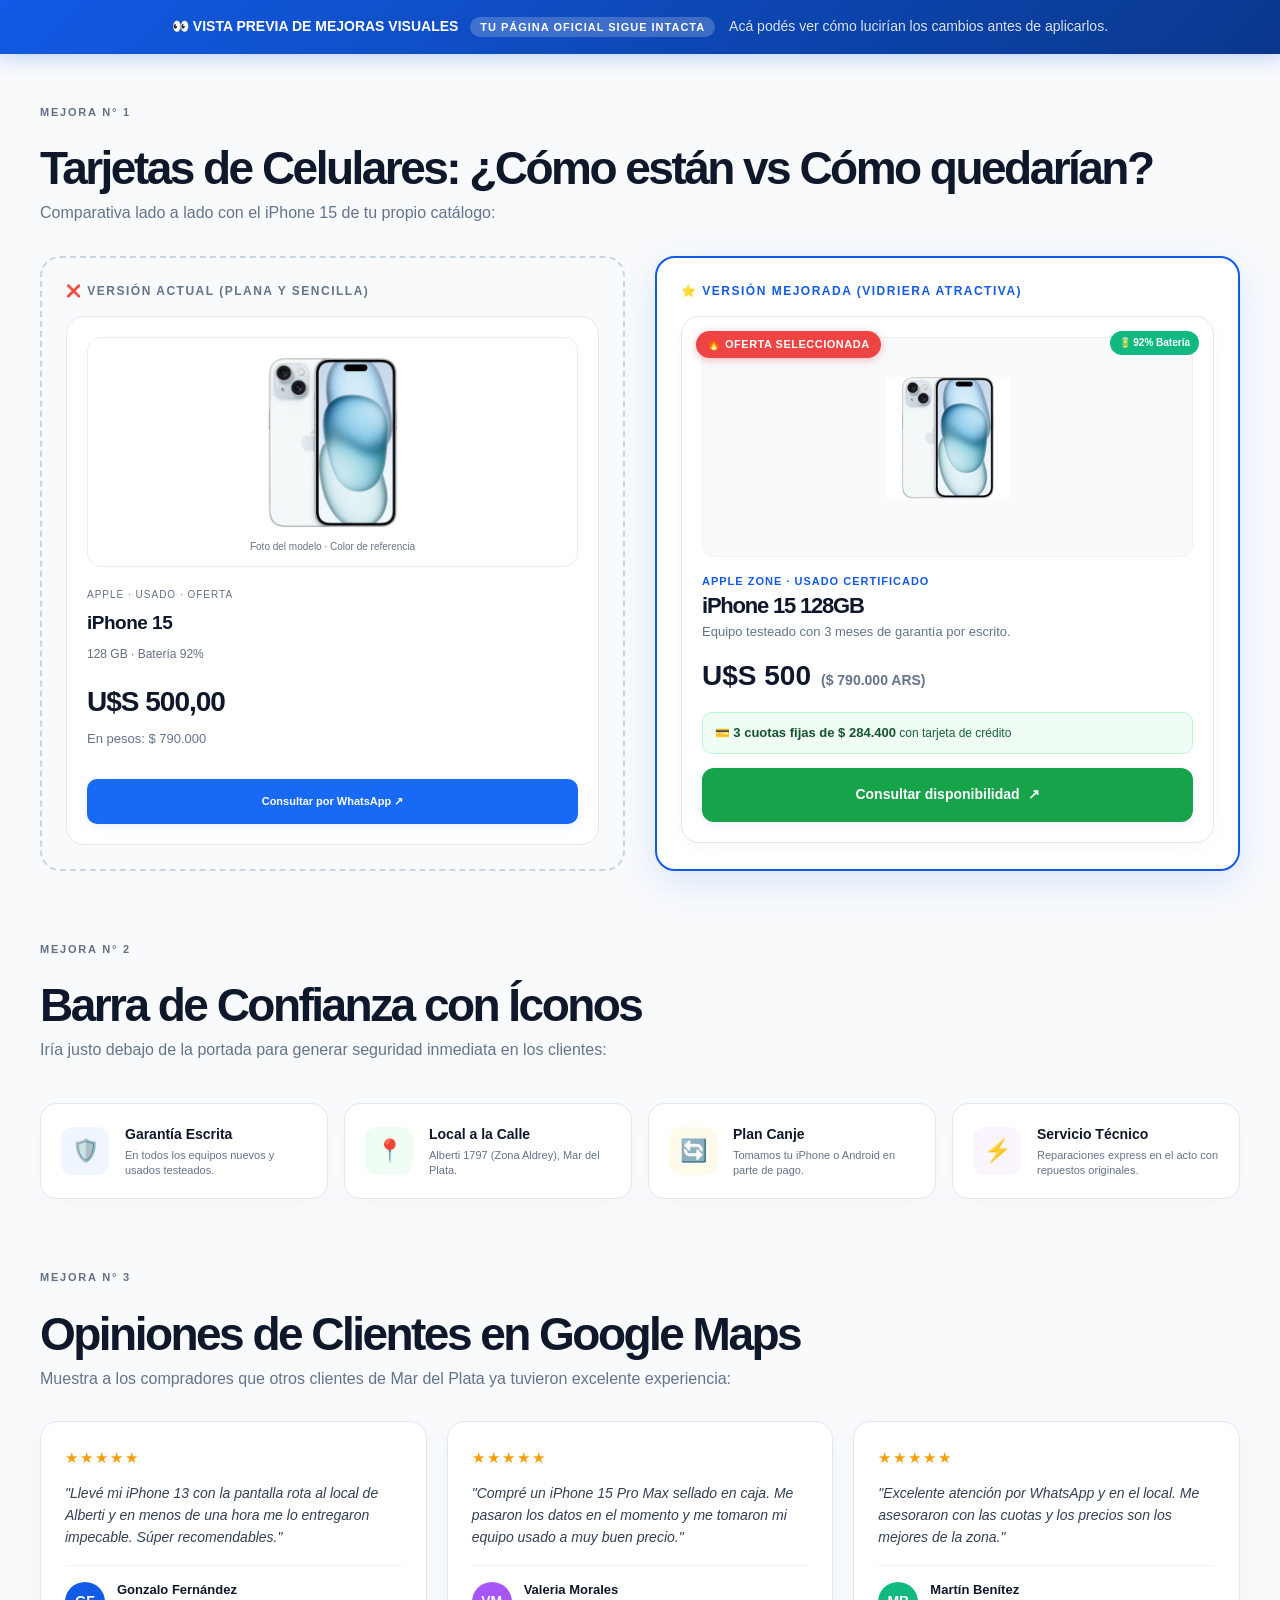
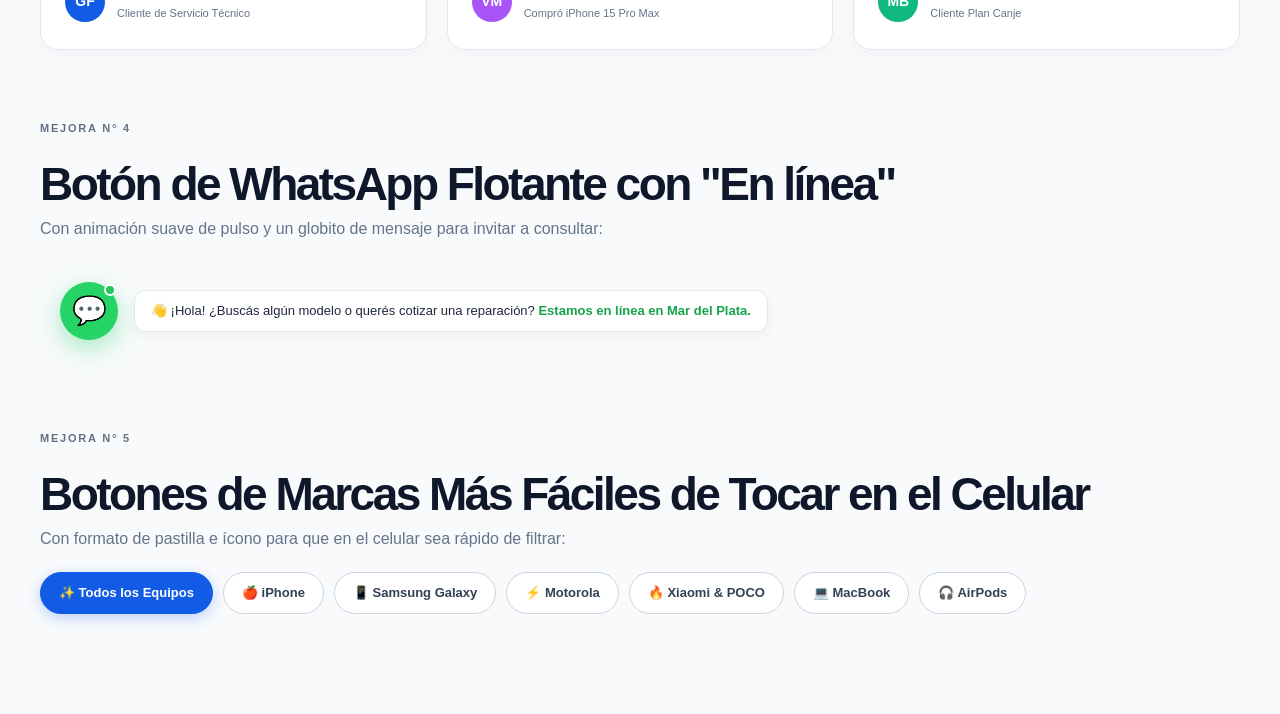
==== preview-mejoras.html @ 245039a4 "Muestra visual de mejoras (sin tocar index.html)" ====
<!doctype html>
<html lang="es-AR">
<head>
  <meta charset="utf-8">
  <meta name="viewport" content="width=device-width, initial-scale=1">
  <title>Muestra Visual de Mejoras · Movil Zone</title>
  <link rel="stylesheet" href="assets/styles.css">
  <style>
    /* Estilos exclusivos para la vista previa de mejoras */
    .preview-banner {
      background: linear-gradient(135deg, #125be6, #09378c);
      color: white;
      padding: 16px 24px;
      text-align: center;
      font-size: 14px;
      font-weight: 600;
      box-shadow: 0 4px 20px rgba(18, 91, 230, 0.25);
    }
    .preview-tag {
      background: rgba(255, 255, 255, 0.2);
      padding: 4px 10px;
      border-radius: 20px;
      margin-left: 8px;
      font-size: 11px;
      text-transform: uppercase;
      letter-spacing: 1px;
    }

    /* MEJORA 1: Badges y tarjetas mejoradas */
    .card-comparison {
      display: grid;
      grid-template-columns: repeat(auto-fit, minmax(300px, 1fr));
      gap: 30px;
      margin-top: 30px;
    }
    .comparison-col {
      background: #f8fafc;
      border: 2px dashed #cbd5e1;
      border-radius: 20px;
      padding: 24px;
    }
    .comparison-col.featured {
      background: #ffffff;
      border: 2px solid #125be6;
      box-shadow: 0 12px 36px rgba(18, 91, 230, 0.12);
    }
    .comparison-title {
      font-size: 12px;
      font-weight: 700;
      text-transform: uppercase;
      letter-spacing: 1.5px;
      margin-bottom: 16px;
      display: flex;
      align-items: center;
      gap: 8px;
    }

    /* Tarjeta Mejorada */
    .product-card-enhanced {
      background: #fff;
      border: 1px solid #e2e8f0;
      border-radius: 18px;
      padding: 20px;
      position: relative;
      transition: all 0.25s ease;
      box-shadow: 0 4px 15px rgba(0,0,0,0.03);
    }
    .product-card-enhanced:hover {
      transform: translateY(-6px);
      box-shadow: 0 18px 35px rgba(18, 91, 230, 0.12);
      border-color: #93c5fd;
    }
    .badge-pill {
      position: absolute;
      top: 14px;
      left: 14px;
      z-index: 2;
      padding: 5px 11px;
      border-radius: 30px;
      font-size: 11px;
      font-weight: 750;
      letter-spacing: 0.5px;
      display: inline-flex;
      align-items: center;
      gap: 5px;
    }
    .badge-offer {
      background: #ef4444;
      color: white;
      box-shadow: 0 2px 8px rgba(239, 68, 68, 0.35);
    }
    .badge-battery {
      position: absolute;
      top: 14px;
      right: 14px;
      z-index: 2;
      background: #10b981;
      color: white;
      padding: 4px 9px;
      border-radius: 30px;
      font-size: 10px;
      font-weight: 700;
    }
    .installment-box {
      background: #f0fdf4;
      border: 1px solid #bbf7d0;
      border-radius: 10px;
      padding: 10px 12px;
      margin: 14px 0;
      font-size: 12px;
      color: #166534;
    }
    .installment-box strong {
      color: #14532d;
      font-size: 13px;
    }

    /* MEJORA 2: Barra de Confianza con Íconos */
    .trust-grid {
      display: grid;
      grid-template-columns: repeat(auto-fit, minmax(230px, 1fr));
      gap: 16px;
      margin-block: 40px;
    }
    .trust-card {
      background: #fff;
      border: 1px solid #e2e8f0;
      border-radius: 16px;
      padding: 20px;
      display: flex;
      align-items: center;
      gap: 16px;
      box-shadow: 0 4px 12px rgba(0,0,0,0.02);
      transition: transform 0.2s;
    }
    .trust-card:hover {
      transform: translateY(-2px);
      border-color: #125be6;
    }
    .trust-icon {
      width: 48px;
      height: 48px;
      border-radius: 12px;
      display: grid;
      place-items: center;
      font-size: 22px;
      flex-shrink: 0;
    }
    .trust-icon.blue { background: #eff6ff; color: #125be6; }
    .trust-icon.green { background: #f0fdf4; color: #10b981; }
    .trust-icon.amber { background: #fffbeb; color: #f59e0b; }
    .trust-icon.purple { background: #faf5ff; color: #a855f7; }
    .trust-text h4 { font-size: 14px; font-weight: 750; color: #0f172a; margin: 0 0 2px; }
    .trust-text p { font-size: 11px; color: #64748b; margin: 0; line-height: 1.4; }

    /* MEJORA 3: Testimonios con 5 Estrellas */
    .reviews-grid {
      display: grid;
      grid-template-columns: repeat(auto-fit, minmax(280px, 1fr));
      gap: 20px;
      margin-top: 30px;
    }
    .review-card {
      background: #fff;
      border: 1px solid #e2e8f0;
      border-radius: 18px;
      padding: 24px;
      box-shadow: 0 6px 20px rgba(0,0,0,0.03);
      display: flex;
      flex-direction: column;
      justify-content: space-between;
    }
    .stars {
      color: #f59e0b;
      font-size: 15px;
      letter-spacing: 2px;
      margin-bottom: 12px;
    }
    .review-quote {
      font-size: 14px;
      line-height: 1.6;
      color: #334155;
      font-style: italic;
      margin-bottom: 16px;
    }
    .reviewer {
      display: flex;
      align-items: center;
      gap: 12px;
      padding-top: 14px;
      border-top: 1px solid #f1f5f9;
    }
    .reviewer-avatar {
      width: 40px;
      height: 40px;
      border-radius: 50%;
      background: #125be6;
      color: white;
      display: grid;
      place-items: center;
      font-weight: 700;
      font-size: 14px;
    }
    .reviewer-info h5 { font-size: 13px; font-weight: 700; margin: 0; color: #0f172a; }
    .reviewer-info span { font-size: 11px; color: #64748b; }

    /* MEJORA 4: Botón WhatsApp interactivo con pulso */
    .whatsapp-demo-wrap {
      display: flex;
      align-items: center;
      gap: 16px;
      padding: 20px;
      background: #f8fafc;
      border-radius: 16px;
      margin-top: 20px;
    }
    .whatsapp-pulse-btn {
      width: 58px;
      height: 58px;
      border-radius: 50%;
      background: #25d366;
      color: white;
      display: grid;
      place-items: center;
      box-shadow: 0 8px 24px rgba(37, 211, 102, 0.4);
      position: relative;
      animation: pulse-ring 2s infinite;
    }
    @keyframes pulse-ring {
      0% { box-shadow: 0 0 0 0 rgba(37, 211, 102, 0.6); }
      70% { box-shadow: 0 0 0 15px rgba(37, 211, 102, 0); }
      100% { box-shadow: 0 0 0 0 rgba(37, 211, 102, 0); }
    }
    .online-indicator {
      width: 12px;
      height: 12px;
      background: #22c55e;
      border: 2px solid white;
      border-radius: 50%;
      position: absolute;
      top: 2px;
      right: 2px;
    }
    .whatsapp-speech-bubble {
      background: white;
      border: 1px solid #e2e8f0;
      padding: 10px 16px;
      border-radius: 12px;
      font-size: 13px;
      color: #1e293b;
      box-shadow: 0 4px 12px rgba(0,0,0,0.05);
      position: relative;
    }
    .whatsapp-speech-bubble strong { color: #16a34a; }

    /* MEJORA 5: Filtros con iconos */
    .filters-enhanced {
      display: flex;
      flex-wrap: wrap;
      gap: 10px;
      margin-top: 20px;
    }
    .filter-btn-enhanced {
      display: inline-flex;
      align-items: center;
      gap: 8px;
      padding: 10px 18px;
      border-radius: 30px;
      border: 1px solid #cbd5e1;
      background: white;
      font-size: 13px;
      font-weight: 600;
      color: #334155;
      cursor: pointer;
      transition: all 0.15s;
    }
    .filter-btn-enhanced:hover {
      border-color: #125be6;
      color: #125be6;
      background: #eff6ff;
    }
    .filter-btn-enhanced.active {
      background: #125be6;
      color: white;
      border-color: #125be6;
      box-shadow: 0 4px 14px rgba(18, 91, 230, 0.25);
    }
  </style>
</head>
<body style="background: #f8fafc; color: #0f172a;">

  <!-- BANNER EXPLICATIVO -->
  <div class="preview-banner">
    👀 <strong>VISTA PREVIA DE MEJORAS VISUALES</strong> 
    <span class="preview-tag">Tu página oficial sigue intacta</span>
    <span style="opacity: 0.85; margin-left: 10px; font-weight: 400;">Acá podés ver cómo lucirían los cambios antes de aplicarlos.</span>
  </div>

  <div class="shell" style="padding-block: 50px;">

    <!-- ============================================== -->
    <!-- DEMO 1: TARJETA DE PRODUCTO ANTES VS DESPUÉS -->
    <!-- ============================================== -->
    <section style="margin-bottom: 70px;">
      <p class="eyebrow">MEJORA N° 1</p>
      <h2>Tarjetas de Celulares: ¿Cómo están vs Cómo quedarían?</h2>
      <p style="color: #64748b; margin-top: 8px;">Comparativa lado a lado con el iPhone 15 de tu propio catálogo:</p>

      <div class="card-comparison">
        
        <!-- Tarjeta Actual -->
        <div class="comparison-col">
          <div class="comparison-title" style="color: #64748b;">
            <span>❌ VERSIÓN ACTUAL (Plana y sencilla)</span>
          </div>
          <article class="product-card" style="margin: 0;">
            <div class="product-image">
              <img src="assets/products/iphone-15.webp" alt="iPhone 15" width="720" height="720">
              <span class="photo-caption">Foto del modelo · Color de referencia</span>
            </div>
            <p class="product-meta">Apple · Usado · Oferta</p>
            <h3>iPhone 15</h3>
            <p class="product-spec">128 GB · Batería 92%</p>
            <p class="product-price">U$S 500,00</p>
            <p class="ars-price" style="font-size: 13px; color: #64748b;">En pesos: $ 790.000</p>
            <div class="card-actions" style="margin-top: 15px;">
              <button class="button" style="width: 100%;">Consultar por WhatsApp ↗</button>
            </div>
          </article>
        </div>

        <!-- Tarjeta Mejorada -->
        <div class="comparison-col featured">
          <div class="comparison-title" style="color: #125be6;">
            <span>⭐ VERSIÓN MEJORADA (Vidriera atractiva)</span>
          </div>
          <article class="product-card-enhanced">
            <!-- Badges destacados -->
            <span class="badge-pill badge-offer">🔥 OFERTA SELECCIONADA</span>
            <span class="badge-battery">🔋 92% Batería</span>

            <div class="product-image" style="height: 220px; background: #f8fafc; border-radius: 12px; margin-bottom: 16px;">
              <img src="assets/products/iphone-15.webp" alt="iPhone 15" style="max-height: 180px; width: auto; object-fit: contain;">
            </div>

            <p style="font-size: 11px; font-weight: 700; color: #125be6; text-transform: uppercase; letter-spacing: 1px; margin-bottom: 4px;">
              APPLE ZONE · USADO CERTIFICADO
            </p>
            <h3 style="font-size: 22px; font-weight: 800; color: #0f172a; margin-bottom: 4px;">iPhone 15 128GB</h3>
            <p style="font-size: 13px; color: #64748b; margin-bottom: 12px;">Equipo testeado con 3 meses de garantía por escrito.</p>

            <div style="display: flex; align-items: baseline; gap: 10px; margin-bottom: 6px;">
              <span style="font-size: 28px; font-weight: 850; color: #0f172a;">U$S 500</span>
              <span style="font-size: 14px; color: #64748b; font-weight: 600;">($ 790.000 ARS)</span>
            </div>

            <!-- Recuadro de Cuotas destacado -->
            <div class="installment-box">
              💳 <strong>3 cuotas fijas de $ 284.400</strong> con tarjeta de crédito
            </div>

            <button class="button" style="width: 100%; background: #16a34a; border-radius: 12px; display: flex; justify-content: center; gap: 8px;">
              <span>Consultar disponibilidad</span>
              <span>↗</span>
            </button>
          </article>
        </div>

      </div>
    </section>

    <!-- ============================================== -->
    <!-- DEMO 2: BARRA DE CONFIANZA DESTACADA -->
    <!-- ============================================== -->
    <section style="margin-bottom: 70px;">
      <p class="eyebrow">MEJORA N° 2</p>
      <h2>Barra de Confianza con Íconos</h2>
      <p style="color: #64748b; margin-top: 8px;">Iría justo debajo de la portada para generar seguridad inmediata en los clientes:</p>

      <div class="trust-grid">
        <div class="trust-card">
          <div class="trust-icon blue">🛡️</div>
          <div class="trust-text">
            <h4>Garantía Escrita</h4>
            <p>En todos los equipos nuevos y usados testeados.</p>
          </div>
        </div>

        <div class="trust-card">
          <div class="trust-icon green">📍</div>
          <div class="trust-text">
            <h4>Local a la Calle</h4>
            <p>Alberti 1797 (Zona Aldrey), Mar del Plata.</p>
          </div>
        </div>

        <div class="trust-card">
          <div class="trust-icon amber">🔄</div>
          <div class="trust-text">
            <h4>Plan Canje</h4>
            <p>Tomamos tu iPhone o Android en parte de pago.</p>
          </div>
        </div>

        <div class="trust-card">
          <div class="trust-icon purple">⚡</div>
          <div class="trust-text">
            <h4>Servicio Técnico</h4>
            <p>Reparaciones express en el acto con repuestos originales.</p>
          </div>
        </div>
      </div>
    </section>

    <!-- ============================================== -->
    <!-- DEMO 3: TESTIMONIOS CON 5 ESTRELLAS -->
    <!-- ============================================== -->
    <section style="margin-bottom: 70px;">
      <p class="eyebrow">MEJORA N° 3</p>
      <h2>Opiniones de Clientes en Google Maps</h2>
      <p style="color: #64748b; margin-top: 8px;">Muestra a los compradores que otros clientes de Mar del Plata ya tuvieron excelente experiencia:</p>

      <div class="reviews-grid">
        <div class="review-card">
          <div>
            <div class="stars">★★★★★</div>
            <p class="review-quote">"Llevé mi iPhone 13 con la pantalla rota al local de Alberti y en menos de una hora me lo entregaron impecable. Súper recomendables."</p>
          </div>
          <div class="reviewer">
            <div class="reviewer-avatar">GF</div>
            <div class="reviewer-info">
              <h5>Gonzalo Fernández</h5>
              <span>Cliente de Servicio Técnico</span>
            </div>
          </div>
        </div>

        <div class="review-card">
          <div>
            <div class="stars">★★★★★</div>
            <p class="review-quote">"Compré un iPhone 15 Pro Max sellado en caja. Me pasaron los datos en el momento y me tomaron mi equipo usado a muy buen precio."</p>
          </div>
          <div class="reviewer">
            <div class="reviewer-avatar" style="background: #a855f7;">VM</div>
            <div class="reviewer-info">
              <h5>Valeria Morales</h5>
              <span>Compró iPhone 15 Pro Max</span>
            </div>
          </div>
        </div>

        <div class="review-card">
          <div>
            <div class="stars">★★★★★</div>
            <p class="review-quote">"Excelente atención por WhatsApp y en el local. Me asesoraron con las cuotas y los precios son los mejores de la zona."</p>
          </div>
          <div class="reviewer">
            <div class="reviewer-avatar" style="background: #10b981;">MB</div>
            <div class="reviewer-info">
              <h5>Martín Benítez</h5>
              <span>Cliente Plan Canje</span>
            </div>
          </div>
        </div>
      </div>
    </section>

    <!-- ============================================== -->
    <!-- DEMO 4: BOTÓN WHATSAPP INTERACTIVO -->
    <!-- ============================================== -->
    <section style="margin-bottom: 70px;">
      <p class="eyebrow">MEJORA N° 4</p>
      <h2>Botón de WhatsApp Flotante con "En línea"</h2>
      <p style="color: #64748b; margin-top: 8px;">Con animación suave de pulso y un globito de mensaje para invitar a consultar:</p>

      <div class="whatsapp-demo-wrap">
        <div class="whatsapp-pulse-btn">
          <span style="font-size: 28px;">💬</span>
          <span class="online-indicator"></span>
        </div>
        <div class="whatsapp-speech-bubble">
          👋 ¡Hola! ¿Buscás algún modelo o querés cotizar una reparación? <strong>Estamos en línea en Mar del Plata.</strong>
        </div>
      </div>
    </section>

    <!-- ============================================== -->
    <!-- DEMO 5: FILTROS CON LOGOS -->
    <!-- ============================================== -->
    <section style="margin-bottom: 50px;">
      <p class="eyebrow">MEJORA N° 5</p>
      <h2>Botones de Marcas Más Fáciles de Tocar en el Celular</h2>
      <p style="color: #64748b; margin-top: 8px;">Con formato de pastilla e ícono para que en el celular sea rápido de filtrar:</p>

      <div class="filters-enhanced">
        <button class="filter-btn-enhanced active">✨ Todos los Equipos</button>
        <button class="filter-btn-enhanced">🍎 iPhone</button>
        <button class="filter-btn-enhanced">📱 Samsung Galaxy</button>
        <button class="filter-btn-enhanced">⚡ Motorola</button>
        <button class="filter-btn-enhanced">🔥 Xiaomi & POCO</button>
        <button class="filter-btn-enhanced">💻 MacBook</button>
        <button class="filter-btn-enhanced">🎧 AirPods</button>
      </div>
    </section>

  </div>

</body>
</html>
---- assets/styles.css ----
:root{--ink:#10141b;--muted:#606b7a;--blue:#125be6;--line:#e2e6ec;--paper:#fff;--soft:#f4f6f9;--dark:#0b0e14}*{box-sizing:border-box}html{scroll-behavior:smooth;scroll-padding-top:100px}body{margin:0;background:var(--paper);color:var(--ink);font-family:Inter,"Arial",sans-serif;font-size:16px;line-height:1.55}button,input,select,textarea{font:inherit}button,a{-webkit-tap-highlight-color:transparent}button{cursor:pointer}a{color:inherit;text-decoration:none}button{color:inherit}button:focus-visible,a:focus-visible,input:focus-visible,select:focus-visible,summary:focus-visible,textarea:focus-visible{outline:3px solid #7baaff;outline-offset:4px}button:disabled{cursor:default}h1,h2,h3,p{margin:0}h1,h2,h3{line-height:1.09;letter-spacing:-.055em}h2{font-size:clamp(31px,3.6vw,46px);font-weight:750}h2>span{color:var(--blue)}.shell{width:min(1200px,calc(100% - 80px));margin-inline:auto}.section{padding-block:90px}.topline{padding:8px 40px;display:flex;justify-content:space-between;background:var(--dark);color:#c3c9d4;font-size:12px}.topline a{color:white}.header{position:sticky;top:0;z-index:10;background:rgba(255,255,255,.97);border-bottom:1px solid var(--line)}.header-inner{height:94px;display:flex;align-items:center;justify-content:space-between;gap:24px}.wordmarks{display:flex;align-items:center;gap:20px}.wordmark{font-size:29px;font-weight:800;letter-spacing:-1.6px;white-space:nowrap}.wordmark>span{font-weight:400}.wordmark i{color:var(--blue);font-style:normal}.brand-divider{height:30px;width:1px;background:#d7dce4}.applemark{font-size:21px;letter-spacing:-.8px;font-weight:650;line-height:1}.applemark>span{display:block;font-size:8px;font-weight:500;letter-spacing:1.45px;margin-top:9px}nav{display:flex;align-items:center;gap:26px;font-size:13px;font-weight:600}nav>a:hover{color:var(--blue)}.button{border:1px solid transparent;display:inline-flex;gap:28px;align-items:center;justify-content:center;background:var(--blue);color:white;border-radius:8px;padding:15px 21px;font-size:14px;font-weight:600;min-height:48px;transition:background .15s}.button:hover{background:#094bc5}.button-small{padding:11px 15px;min-height:42px;gap:18px}.button-outline{border-color:#cbd3df;color:var(--ink);background:transparent}.button-outline:hover{background:#edf2fa}.button-light{color:var(--ink);background:white}.button-light:hover{background:#e7eefb}.text-link{border:0;background:transparent;display:inline-flex;align-items:center;gap:18px;font-size:14px;font-weight:650;padding:12px 0;min-height:44px}.text-link:hover{color:var(--blue)}.menu-button{display:none}.eyebrow{font-size:11px;letter-spacing:1.8px;font-weight:700;color:var(--muted);margin-bottom:22px}.hero{display:grid;grid-template-columns:1.05fr 1fr;align-items:center;gap:40px;padding-block:54px 58px}.hero-copy{padding-block:20px}.hero .eyebrow{display:flex;align-items:center;gap:10px}.hero .eyebrow>span{width:7px;height:7px;background:var(--blue);border-radius:50%}.hero h1{font-size:clamp(52px,5.8vw,79px);font-weight:760;letter-spacing:-.065em;line-height:1.02}.hero h1 em{color:var(--blue);font-style:normal}.hero-description{font-size:16px;line-height:1.8;margin-top:28px;color:var(--muted);max-width:410px}.hero-actions{display:flex;flex-wrap:wrap;gap:18px;margin-top:32px}.hero-footnote{display:flex;gap:13px;font-size:11px;color:var(--muted);margin-top:44px;flex-wrap:wrap}.hero-footnote b{color:#bbc4d2}.hero-art{height:470px;position:relative;border-radius:20px;overflow:hidden;background:radial-gradient(ellipse at 25% 65%,#183671 0%,#101b33 28%,#0c111d 58%,#080a10 100%);isolation:isolate}.hero-art:after{content:"";position:absolute;border:1px solid #4260a83f;width:470px;height:470px;border-radius:50%;left:-80px;top:46px;z-index:-1}.art-label{position:absolute;top:27px;left:27px;right:27px;display:flex;gap:15px;color:#d9e0ee;font-size:9px;letter-spacing:2px;font-weight:600}.art-label span{color:#6a83b5}.orb{position:absolute;top:80px;left:60px;width:310px;height:310px;background:radial-gradient(circle,#165ed056,transparent 69%)}.phone{position:absolute;width:168px;height:332px;border-radius:29px;box-shadow:10px 25px 35px #0008}.phone-back{top:100px;left:calc(50% - 133px);transform:rotate(-18deg);background:linear-gradient(110deg,#c4ccd8,#768195 53%,#a6afbe);border:3px solid #bac4d6}.camera-block{background:linear-gradient(130deg,#8d98aa,#bcc5d5);width:81px;height:89px;border-radius:20px;margin:10px;position:relative;box-shadow:0 2px 4px #343d5740}.camera-block i{width:29px;height:29px;border:3px solid #3e4757;border-radius:50%;background:radial-gradient(circle,#122344 15%,#05070c 30%,#1f2940 64%,#030509 67%);position:absolute;box-shadow:0 1px 2px #0008}.camera-block i:nth-child(1){left:8px;top:8px}.camera-block i:nth-child(2){left:8px;bottom:8px}.camera-block i:nth-child(3){right:8px;top:29px}.camera-block b{position:absolute;right:17px;top:11px;width:9px;height:9px;border-radius:50%;background:#dedddb}.phone-stamp{position:absolute;top:180px;left:58px;font-size:32px;letter-spacing:-3px;color:#5d677b}.phone-front{top:72px;left:calc(50% - 9px);transform:rotate(13deg);background:#070a10;border:4px solid #6e7b95;outline:1px solid #b7c3d9;overflow:hidden}.island{position:absolute;z-index:3;top:10px;left:48px;width:61px;height:16px;border-radius:15px;background:#05070d}.screen-shape{position:absolute;border-radius:48%;width:300px;height:280px}.shape-one{background:linear-gradient(150deg,#b3c6fb,#5d8cee 30%,#1d4cc4 73%,#0b1c48);top:6px;left:-85px;transform:rotate(30deg)}.shape-two{background:linear-gradient(120deg,#041838,#09276a 37%,#6790ed 82%,#d1deff);top:158px;left:-30px;transform:rotate(35deg)}.screen-text{position:absolute;bottom:40px;left:15px;right:10px;color:white;font-size:21px;line-height:1.18;letter-spacing:-.8px;font-weight:700}.screen-text>span{display:block;font-size:9px;font-weight:400;letter-spacing:.4px;margin-top:10px}.art-bottom{position:absolute;bottom:23px;left:27px;right:25px;display:flex;justify-content:space-between;color:#acb8d0;font-size:8px;letter-spacing:1.6px}.art-bottom>span:last-child{font-size:24px;line-height:1}.benefits{border-top:1px solid var(--line);border-bottom:1px solid var(--line);background:#f9fafc}.benefits-inner{display:flex;justify-content:space-between;gap:15px;padding:23px 0;color:#475164;font-size:12px}.benefits b{color:var(--blue);margin-right:10px;font-size:19px;vertical-align:middle}.section-heading{display:flex;justify-content:space-between;gap:30px;align-items:flex-end;margin-bottom:36px}.section-heading .eyebrow{margin-bottom:14px}.section-heading>p{color:var(--muted);font-size:13px;line-height:1.8}.brand-grid{display:grid;grid-template-columns:repeat(4,1fr);gap:16px}.brand-card{position:relative;height:218px;background:var(--soft);border:1px solid #e9ecf1;border-radius:13px;padding:24px;overflow:hidden;transition:transform .15s}.brand-card:hover{transform:translateY(-4px)}.brand-card strong{display:block;font-size:27px;letter-spacing:-1px;margin-top:17px;position:relative;z-index:2}.category-mini{font-size:8px;letter-spacing:1.8px;color:var(--muted)}.brand-card>span:last-of-type{display:flex;align-items:center;justify-content:space-between;position:absolute;left:24px;right:24px;bottom:19px;z-index:2;font-size:11px}.brand-card>span b{font-size:21px;font-weight:400}.brand-apple{background:#101720;color:white;border-color:#101720}.brand-apple .category-mini{color:#a7b8d1}.mini-device{position:absolute;top:69px;right:-2px;width:91px;height:154px;border-radius:17px;border:2px solid #95a9c7;background:linear-gradient(135deg,#98acd0,#5c7da6);transform:rotate(-20deg);opacity:.8}.mini-device:before{content:"";position:absolute;top:9px;left:9px;width:32px;height:35px;border-radius:9px;background:radial-gradient(circle at 10px 10px,#080b13 0 6px,transparent 7px),radial-gradient(circle at 22px 23px,#080b13 0 6px,transparent 7px),#aab4c6}.mini-device.samsung{background:linear-gradient(135deg,#d6d3d0,#9ca09f);border-color:#a6aaa7}.mini-device.motorola{background:linear-gradient(135deg,#aec5ba,#5e8e7a);border-color:#89a89a}.mini-device.xiaomi{background:linear-gradient(135deg,#c8b8ce,#9984ac);border-color:#b6a7c4}.catalog-toolbar{display:flex;gap:16px;margin-top:32px}.search-wrap{flex:1;position:relative}.search-wrap>span{position:absolute;top:8px;left:16px;font-size:25px;color:var(--muted)}input,select,textarea{border:1px solid #d7deea;border-radius:8px;background:white;color:var(--ink);min-height:50px}input{width:100%;padding:13px 16px 13px 47px;font-size:14px}select{padding:12px 34px 12px 16px;font-size:13px;max-width:100%}.filters{display:flex;flex-wrap:wrap;gap:8px;margin-top:20px}.filters button{border:1px solid #dee4ee;background:white;border-radius:7px;padding:10px 15px;min-height:44px;font-size:12px}.filters button[aria-pressed=true]{background:var(--ink);border-color:var(--ink);color:white}.result-count{font-size:12px;color:var(--muted);margin-top:24px;margin-bottom:15px}.product-grid{display:grid;grid-template-columns:repeat(4,minmax(0,1fr));gap:18px}.product-card{border:1px solid var(--line);border-radius:12px;padding:18px;overflow:hidden}.product-image{height:185px;background:var(--soft);border-radius:8px;display:flex;align-items:center;justify-content:center;position:relative;overflow:hidden;margin-bottom:20px}.product-image img{height:100%;width:100%;object-fit:contain}.product-image .placeholder-device{width:67px;height:123px;border:2px solid #aebad0;border-radius:14px;background:linear-gradient(140deg,#ecf0f8,#c0d3ef);position:relative}.placeholder-device:before{content:"";display:block;width:20px;height:20px;margin:9px;border-radius:50%;background:#667797}.placeholder-text{position:absolute;bottom:8px;font-size:10px;color:var(--muted)}.product-meta{font-size:10px;letter-spacing:1.5px;color:var(--muted);text-transform:uppercase}.product-card h3{font-size:19px;letter-spacing:-.5px;margin-top:7px;line-height:1.3}.product-spec{font-size:12px;color:var(--muted);margin-top:9px}.product-notes{font-size:12px;color:#694b10;background:#fff7e9;border-radius:5px;padding:8px;margin-top:10px;overflow-wrap:anywhere}.product-price{font-size:25px;font-weight:700;letter-spacing:-1px;margin-top:17px}.availability{font-size:11px;color:var(--muted);margin-top:3px}.card-actions{display:grid;gap:8px;margin-top:15px}.card-actions .button{font-size:11px;padding:11px;gap:7px}.detail-button{border:0;background:transparent;font-size:12px;padding:6px;color:var(--muted);min-height:36px}.empty-state{border:1px dashed #ccd5e4;padding:48px 24px;text-align:center;border-radius:12px;background:#fbfcfe}.empty-symbol{display:inline-flex;align-items:center;justify-content:center;width:45px;height:45px;border-radius:10px;background:#e9f0fe;color:var(--blue);font-size:25px;margin-bottom:15px}.empty-state h3{font-size:23px;letter-spacing:-.6px}.empty-state p{font-size:13px;color:var(--muted);margin-top:12px;margin-bottom:22px}.used-banner{margin-top:38px;border-top:1px solid var(--line);padding-top:32px;display:flex;justify-content:space-between;gap:24px;align-items:center}.used-banner .eyebrow{margin-bottom:10px}.used-banner h3{font-size:24px;letter-spacing:-.8px}.used-banner p:last-child{font-size:13px;color:var(--muted);margin-top:11px}.offers-section{background:var(--soft);border-top:1px solid var(--line);border-bottom:1px solid var(--line)}.offers-section .product-card{background:white}.offers-empty{display:flex;justify-content:space-between;gap:20px;align-items:center;border-top:1px solid #d5ddea;padding-top:24px}.offers-empty>p{color:var(--muted);font-size:14px}.repair-layout{display:grid;grid-template-columns:1fr 1.07fr;gap:80px}.repair-intro>p:not(.eyebrow){color:var(--muted);margin-top:25px;font-size:14px;max-width:380px;line-height:1.8}.repair-intro>.button{margin-top:27px}.repair-intro .repair-note{font-size:12px}.services{border-top:1px solid var(--line)}.service-row{border-bottom:1px solid var(--line);display:flex;justify-content:space-between;align-items:center;gap:16px;padding:17px 3px;width:100%;background:none;border-top:0;border-left:0;border-right:0;text-align:left;min-height:67px}.service-row:hover{background:var(--soft)}.service-row>span{display:flex;align-items:center;gap:16px}.service-number{font-size:10px;color:#8893a6;font-weight:400}.service-row strong{font-size:14px;font-weight:600}.service-row>i{font-style:normal;color:var(--blue);font-size:21px}.local-section{background:var(--dark);color:white;padding:76px 0}.local-layout{display:grid;grid-template-columns:1.1fr 1fr;gap:100px}.local-section .eyebrow{color:#9eacbf}.local-section h2{font-size:44px}.local-layout>div>p:not(.eyebrow){color:#a8b3c4;font-size:14px;margin-top:25px;line-height:1.8}.local-layout .button{margin-top:29px}.address{border-bottom:1px solid #303744;padding-bottom:24px}.address .eyebrow{display:block;margin-bottom:10px}.address strong{display:block;font-size:31px;letter-spacing:-1px}.address>span:last-child{font-size:13px;color:#a8b3c4}.hours{padding-top:23px}.hours>.eyebrow{display:block;margin-bottom:12px}.hours p{display:flex;justify-content:space-between;margin-top:8px;font-size:13px;color:#b7c1ce}.hours b{color:white;font-weight:500}.social-link{display:flex;justify-content:space-between;gap:12px;font-size:12px;padding-top:23px;margin-top:24px;border-top:1px solid #303744;color:#acb8ca}.social-link strong{color:white;font-weight:500}.faq-section h2{font-size:36px}.faq-grid{display:grid;grid-template-columns:1fr 1fr;gap:0 50px;margin-top:26px}details{border-bottom:1px solid var(--line);padding-block:20px}summary{cursor:pointer;font-size:14px;font-weight:600}details p{font-size:13px;color:var(--muted);margin-top:14px;line-height:1.8}.contact-strip{padding:36px 40px;margin-bottom:65px;background:#edf3ff;border:1px solid #dde7fd;border-radius:12px;display:flex;align-items:center;justify-content:space-between;gap:20px}.contact-strip .eyebrow{margin-bottom:12px}.contact-strip h2{font-size:36px}.footer{display:flex;gap:20px;align-items:center;justify-content:space-between;padding-top:27px;padding-bottom:36px;border-top:1px solid var(--line)}.footer>span:not(.wordmark),.footer small{font-size:11px;color:var(--muted)}.footer .wordmark{font-size:25px}.floating-contact{position:fixed;z-index:15;right:23px;bottom:22px;border:1px solid #4c596d;background:var(--dark);color:white;border-radius:50px;padding:12px 18px;display:flex;align-items:center;gap:10px;font-size:12px;box-shadow:0 5px 15px #0002;min-height:48px}.floating-contact>span:first-child{color:#76ddad;font-size:20px;line-height:1}dialog{padding:36px;width:min(570px,calc(100% - 32px));border:1px solid var(--line);border-radius:16px;color:var(--ink);max-height:88dvh;overflow:auto}dialog::backdrop{background:#050c1ccc;backdrop-filter:blur(3px)}.dialog-close{position:absolute;right:12px;top:10px;border:0;background:var(--soft);border-radius:50%;width:36px;height:36px;font-size:22px}.dialog-actions{display:flex;gap:10px;flex-wrap:wrap;margin-top:20px}dialog h2{font-size:30px}dialog p{font-size:14px;line-height:1.8;margin-top:17px;color:var(--muted)}dialog label{display:block;font-size:12px;margin-top:23px}textarea{width:100%;resize:vertical;font-size:13px;padding:14px;margin-top:8px}.copy-feedback{min-height:20px}.detail-specs{display:grid;grid-template-columns:1fr 1fr;gap:15px;margin:24px 0}.detail-specs dt{font-size:11px;color:var(--muted)}.detail-specs dd{margin:4px 0 0;font-size:14px}.sr-only{position:absolute;width:1px;height:1px;padding:0;overflow:hidden;clip:rect(0,0,0,0);white-space:nowrap;border:0}.skip{position:fixed;top:-100px;left:10px;z-index:100;background:white;padding:15px}.skip:focus{top:10px}[hidden]{display:none!important}
@media(min-width:1450px){.hero h1{font-size:80px}}@media(max-width:1050px){.shell{width:calc(100% - 48px)}nav{gap:15px}.applemark{font-size:18px}.wordmarks{gap:12px}.hero{gap:28px}.hero-actions{gap:8px}.hero-art{height:430px}.phone{width:155px;height:308px}.phone-back{top:91px;left:calc(50% - 126px)}.phone-front{top:66px}.island{left:43px}.hero-footnote{font-size:10px;gap:9px}.brand-card{padding:20px;height:205px}.brand-card strong{font-size:24px}.product-grid{grid-template-columns:repeat(3,minmax(0,1fr))}.repair-layout{gap:44px}.local-layout{gap:60px}}
@media(max-width:800px){.header-inner{height:80px}.menu-button{display:flex;gap:10px;align-items:center;border:1px solid var(--line);border-radius:7px;background:white;padding:8px 12px;min-height:44px;font-size:12px}nav{display:none;position:absolute;top:80px;left:0;right:0;padding:20px 24px;background:white;border-bottom:1px solid var(--line);align-items:stretch}nav.open{display:flex;flex-direction:column;gap:5px}nav>a{padding:11px 0}.hero{grid-template-columns:1fr 1fr;gap:24px}.hero h1{font-size:51px}.hero-description{font-size:14px}.hero-art{height:380px}.phone{width:130px;height:263px;border-radius:22px}.phone-back{top:93px;left:calc(50% - 103px)}.phone-front{top:67px;left:calc(50% - 6px)}.camera-block{transform:scale(.8);transform-origin:top left}.phone-stamp{top:150px;left:46px;font-size:26px}.screen-text{font-size:18px;left:11px;bottom:30px}.island{left:34px;width:53px;height:13px}.art-label{font-size:7px;gap:8px;left:20px;top:23px}.art-bottom{left:20px;font-size:6px}.benefits-inner{flex-wrap:wrap;gap:14px 0}.benefits-inner>span{width:50%}.brand-grid{grid-template-columns:repeat(2,1fr)}.brand-card{height:193px}.mini-device{right:8px;top:58px}.section{padding-block:65px}.section-heading>p{display:none}.repair-layout{grid-template-columns:1fr;gap:35px}.repair-intro>p:not(.eyebrow){max-width:600px}.services{display:grid;grid-template-columns:1fr 1fr;column-gap:22px}.local-layout{grid-template-columns:1fr 1fr;gap:35px}.local-section h2{font-size:35px}.local-section{padding-block:58px}.product-grid{grid-template-columns:repeat(2,minmax(0,1fr))}.faq-grid{gap:0 25px}.footer{flex-wrap:wrap}.hero-footnote{margin-top:25px}.hero .eyebrow{font-size:9px;letter-spacing:1px}}
@media(max-width:560px){.shell{width:calc(100% - 36px)}.topline{padding:7px 18px;font-size:10px}.topline>a{font-size:9px}.header-inner{height:73px;gap:8px}.wordmarks{gap:10px}.wordmark{font-size:24px;letter-spacing:-1.4px}.applemark{font-size:17px}.applemark>span{font-size:5.7px;letter-spacing:1px;margin-top:7px}.brand-divider{height:25px}.menu-button{font-size:0;gap:0;padding:8px 11px}.menu-button>span{font-size:17px}nav{top:73px}.hero{grid-template-columns:1fr;gap:26px;padding-block:35px}.hero-copy{padding:0}.hero h1{font-size:62px}.hero .eyebrow{font-size:9px;letter-spacing:1.3px;margin-bottom:22px}.hero-description{font-size:14px;margin-top:23px;max-width:340px}.hero-actions{gap:6px 15px;margin-top:24px}.hero-actions .button{padding:13px 17px;gap:26px}.hero-actions .text-link{font-size:12px}.hero-footnote{margin-top:24px;font-size:10px}.hero-art{height:315px;border-radius:13px}.phone{width:133px;height:265px}.phone-back{top:57px;left:calc(50% - 110px);transform:rotate(-16deg)}.phone-front{top:40px;left:calc(50% - 8px);transform:rotate(13deg)}.art-label{top:16px;left:19px;font-size:7px}.art-bottom{bottom:15px;font-size:6px;left:19px}.art-bottom>span:last-child{font-size:20px}.orb{top:0;left:0;width:100%}.benefits-inner{padding-block:17px;font-size:10px}.benefits b{margin-right:7px;font-size:17px}.section{padding-block:50px}.section-heading{margin-bottom:25px}.section-heading h2{font-size:34px}.eyebrow{font-size:9px;letter-spacing:1.3px}.brand-grid{gap:11px}.brand-card{height:176px;padding:17px}.brand-card strong{font-size:25px;margin-top:13px}.brand-card>span:last-of-type{left:17px;right:17px;bottom:15px;font-size:10px}.category-mini{font-size:7px;letter-spacing:1.4px}.mini-device{width:73px;height:127px;right:-6px;top:62px}.catalog-toolbar{flex-direction:column;gap:10px;margin-top:25px}input{font-size:16px}.sort-label select{width:100%;min-height:44px}.filters{gap:7px;margin-top:15px}.filters button{font-size:11px;padding:8px 12px}.result-count{margin-top:18px}.empty-state{padding:32px 18px}.empty-state h3{font-size:21px}.empty-state p{font-size:12px}.used-banner{display:block;margin-top:27px;padding-top:25px}.used-banner h3{font-size:22px}.used-banner .text-link{margin-top:12px}.used-banner p:last-child{font-size:12px}.offers-empty{display:block;padding-top:18px}.offers-empty>p{font-size:12px}.offers-empty>.text-link{margin-top:10px}.repair-intro h2{font-size:35px}.repair-intro>p:not(.eyebrow){font-size:13px}.services{grid-template-columns:1fr}.service-row{min-height:63px;padding:15px 2px}.service-row strong{font-size:13px}.local-layout{grid-template-columns:1fr;gap:35px}.local-section h2{font-size:36px}.local-layout>div>p:not(.eyebrow){font-size:13px;margin-top:20px}.local-section{padding-block:45px}.local-details{padding-top:28px;border-top:1px solid #303744}.address strong{font-size:29px}.faq-section h2{font-size:31px}.faq-grid{grid-template-columns:1fr;margin-top:20px}summary{font-size:13px}.contact-strip{display:block;padding:28px 24px;margin-bottom:43px}.contact-strip h2{font-size:33px}.contact-strip .button{margin-top:23px;width:100%;gap:20px}.footer{gap:13px;padding-bottom:95px}.footer>span:not(.wordmark){font-size:10px}.footer small{width:100%;font-size:10px}.floating-contact{bottom:16px;right:16px;padding:11px 15px;font-size:11px}.product-grid{gap:10px}.product-card{padding:12px}.product-image{height:140px;margin-bottom:15px}.product-card h3{font-size:17px}.product-meta{font-size:8px;letter-spacing:1px}.product-spec{font-size:10px}.product-price{font-size:22px}.card-actions .button{font-size:10px;line-height:1.5}.product-notes{font-size:10px}dialog{padding:29px 23px}dialog h2{font-size:27px}.dialog-actions .button{flex:1;font-size:12px;padding:12px}.detail-specs{gap:12px}}
@media(max-width:360px){.shell{width:calc(100% - 28px)}.applemark{font-size:15px}.wordmarks{gap:8px}.wordmark{font-size:22px}.hero h1{font-size:55px}.hero-actions{flex-direction:column;align-items:flex-start}.brand-card strong{font-size:22px}.hero-footnote{gap:6px;font-size:9px}.category-mini{letter-spacing:1px}.contact-strip{padding:25px 18px}.product-grid{grid-template-columns:1fr}}
@media(prefers-reduced-motion:reduce){html{scroll-behavior:auto}*{transition:none!important}}

.brand-logo{width:72px;height:72px;object-fit:contain;border-radius:50%}.footer-brands{display:flex;gap:16px}.footer-logo{width:52px;height:52px;object-fit:contain;border-radius:50%}.catalog-source{font-size:11px;color:var(--muted);margin-bottom:20px}.load-more-wrap{text-align:center;margin-top:28px}.ars-price{font-size:13px;color:var(--muted);margin-top:5px}.regular-price{font-size:12px;color:var(--muted);text-decoration:line-through;margin-top:3px}.installment-options{border-top:1px solid var(--line);padding-top:12px;margin-top:20px}.installment-options p{margin-top:5px}.installment-options small{font-size:11px;color:var(--muted)}.local-phone{display:block;font-size:13px;color:white;margin-top:24px}.product-spec,.product-card h3{overflow-wrap:anywhere}.product-grid .product-card{display:flex;flex-direction:column}.card-actions{margin-top:auto;padding-top:15px}.product-image{flex-shrink:0}@media(max-width:560px){.brand-logo{width:54px;height:54px}.wordmarks{gap:16px}.catalog-source{font-size:10px}.ars-price{font-size:11px}.footer-brands{gap:12px}.footer-logo{width:44px;height:44px}}

/* Premium storefront: editorial dark introduction, light commerce surfaces. */
:root{--blue:#1769f6;--ink:#141820;--muted:#647084;--soft:#f3f5f8;--line:#e5e8ee}
body{font-family:Arial,Helvetica,sans-serif}.shell{max-width:1240px}.topline{background:#080b11;padding-block:9px;color:#8f9caf}.header{background:#0d1119;color:#f7f9fd;border-color:#242b37}.header-inner{height:88px}.brand-divider{background:#394252}.brand-logo{width:62px;height:62px}.header nav>a{color:#c8d0dd}.header nav>a:hover{color:white}.button{border-radius:30px;padding-inline:25px;box-shadow:0 3px 10px #1059de14}.button-small{border-radius:24px}.hero-stage{background:#0d1119;color:#f7f9fd;overflow:hidden}.hero{padding-block:72px 80px;gap:58px;min-height:620px}.hero h1{font-size:clamp(64px,6.5vw,92px);line-height:.98;letter-spacing:-.065em}.hero h1 em{color:#79a9ff}.hero-dot{color:#79a9ff}.hero .eyebrow{color:#a0afc7;font-size:10px;letter-spacing:1.6px}.hero-description{color:#aebacf;font-size:16px}.hero .text-link{color:#d8e3f5}.hero-footnote{color:#93a1b8}.hero-art{height:490px;border:1px solid #29344a;border-radius:28px;background:radial-gradient(ellipse at 40% 65%,#153b78,#101d36 40%,#0b111f 80%);box-shadow:0 30px 75px #0005}.phone{width:188px;height:367px}.phone-back{left:calc(50% - 155px);top:104px}.phone-front{left:calc(50% - 2px);top:65px}.island{left:59px}.phone-stamp{top:195px;left:66px}.screen-text{font-size:25px}.benefits{background:#151b26;border-color:#283244}.benefits-inner{color:#bec9dc;padding-block:22px}.benefits b{color:#83acff}.section{padding-block:96px}.section-heading h2{font-size:clamp(34px,4vw,51px)}.brand-card{border-radius:18px;height:210px;background:#f0f3f7}.brand-apple{background:#101b2c}.brand-card:hover{box-shadow:0 14px 24px #1527470b}.catalog-toolbar{margin-top:38px}.search-wrap input,select{background:#f8fafc;border-radius:12px}.filters button{border-radius:25px;padding-inline:18px}.filters button[aria-pressed=true]{background:var(--blue);border-color:var(--blue)}.product-grid{gap:20px}.product-card{border-radius:18px;padding:20px;transition:box-shadow .2s,transform .2s;background:white}.product-card:hover{box-shadow:0 12px 36px #1426410b;transform:translateY(-3px)}.product-image{height:190px;border-radius:12px;background:radial-gradient(ellipse at 50% 45%,#fff,#edf1f7)}.product-image .placeholder-device{width:77px;height:140px;background:linear-gradient(125deg,#edf2fc,#9baecd 65%,#d6e0ef);border:2px solid #8f9eb7;border-radius:17px;transform:rotate(-12deg);box-shadow:10px 16px 18px #1d355a20}.placeholder-device:before{width:27px;height:30px;border-radius:8px;background:radial-gradient(circle at 8px 8px,#172038 0 5px,transparent 6px),radial-gradient(circle at 18px 21px,#172038 0 5px,transparent 6px),#bbc8db}.placeholder-text{font-size:9px;color:#718096}.product-meta{letter-spacing:1px}.product-price{font-size:28px}.card-actions .button{border-radius:10px;min-height:45px}.detail-button{color:#425370}.used-banner{border:1px solid #dae3f2;background:#f4f7fc;border-radius:18px;padding:30px;margin-top:36px}.offers-section{background:#edf2fa}.offers-section .product-grid{grid-template-columns:repeat(3,minmax(0,1fr))}.repair-layout{gap:70px}.repair-intro{background:#0f1725;color:white;border-radius:24px;padding:40px}.repair-intro .eyebrow{color:#8ba9d5}.repair-intro>p:not(.eyebrow){color:#aab8cd}.repair-intro h2{font-size:40px}.services{align-self:center}.service-row{min-height:74px}.service-row strong{font-size:15px}.local-section{background:#101723}.contact-strip{border-radius:24px;background:#edf3ff}.floating-contact{background:#176444;border-color:#2b825f;box-shadow:0 6px 20px #0002}.floating-contact>span:first-child{color:#b6f4d4}.footer{padding-bottom:55px}
@media(max-width:1050px){.hero{gap:28px}.hero-art{height:450px}.phone{width:164px;height:330px}.phone-back{left:calc(50% - 130px)}.phone-front{left:calc(50% - 2px)}.island{left:48px}.repair-intro{padding:30px}.repair-intro h2{font-size:34px}}
@media(max-width:800px){.header-inner{height:80px}.menu-button{background:#1b2535;border-color:#354158;color:white}nav{background:#101723;color:white;top:80px;border-color:#354158}.hero{grid-template-columns:1fr;gap:38px;padding-block:50px}.hero-copy{max-width:600px}.hero-art{height:400px;max-width:560px;width:100%;justify-self:center}.hero h1{font-size:76px}.phone-back{top:75px}.phone-front{top:43px}.offers-section .product-grid{grid-template-columns:repeat(2,minmax(0,1fr))}.repair-layout{gap:30px}.repair-intro>p:not(.eyebrow){max-width:100%}.section{padding-block:64px}.repair-intro h2{font-size:40px}}
@media(max-width:560px){.header-inner{height:74px}.brand-logo{width:52px;height:52px}nav{top:74px}.hero{padding-block:36px 38px;gap:30px}.hero h1{font-size:65px;line-height:1}.hero .eyebrow{font-size:8px;letter-spacing:1.1px}.hero-description{font-size:14px}.hero-art{height:320px;border-radius:20px}.phone{width:133px;height:265px}.phone-back{left:calc(50% - 107px);top:62px}.phone-front{left:calc(50% - 5px);top:36px}.island{left:34px}.phone-stamp{top:150px;left:46px}.screen-text{font-size:19px}.benefits-inner{font-size:10px}.section{padding-block:48px}.brand-card{height:177px;border-radius:15px}.catalog-toolbar{margin-top:28px}.product-grid{gap:10px}.product-card{padding:12px;border-radius:14px}.product-image{height:145px}.product-image .placeholder-device{width:60px;height:112px;border-radius:13px}.product-price{font-size:23px}.card-actions .button{font-size:10px;padding:10px 7px}.used-banner{padding:23px}.repair-intro{padding:28px 24px;border-radius:20px}.repair-intro h2{font-size:34px}.hero-actions .text-link{font-size:12px}.contact-strip{padding:28px 24px}.footer{padding-bottom:95px}}
@media(max-width:360px){.hero h1{font-size:56px}.offers-section .product-grid{grid-template-columns:1fr}}

.results-bar{display:flex;justify-content:space-between;align-items:center;gap:12px;margin-top:24px;margin-bottom:14px}.results-bar .result-count{margin:0}.reset-catalog{border:0;background:transparent;color:var(--blue);font-size:12px;padding:10px 0;min-height:44px}.reset-catalog:hover{text-decoration:underline}.mobile-dock{display:none}.product-card:focus-within{border-color:#8aaff2}.detail-button:hover{color:var(--blue);text-decoration:underline}.services .service-row:focus-visible{outline-offset:-3px}.hero-copy .button:focus-visible{outline-color:#c5dcff}.faq-grid details[open]{background:#f8fafc;padding-inline:14px;border-radius:10px}.faq-grid summary{min-height:24px}.catalog-source{max-width:800px;line-height:1.7}
@media(max-width:560px){html{scroll-padding-top:90px}.results-bar{align-items:flex-start;gap:8px}.results-bar .result-count{padding-top:12px;max-width:58%;font-size:11px}.reset-catalog{font-size:10px;text-align:right}.mobile-dock{position:fixed;z-index:16;bottom:0;left:0;right:0;display:grid;grid-template-columns:1fr 1.2fr 1.1fr;gap:5px;padding:9px 12px calc(9px + env(safe-area-inset-bottom));background:#0e1522f5;border-top:1px solid #334056;box-shadow:0 -5px 25px #0002;backdrop-filter:blur(12px)}.mobile-dock a,.mobile-dock button{display:flex;align-items:center;justify-content:center;gap:7px;min-height:46px;padding:9px 5px;color:#d4deee;font-size:11px;font-weight:600;border:0;border-radius:9px;background:transparent}.mobile-dock button{background:#176444;color:white}.mobile-dock span{font-size:18px;line-height:1}.floating-contact{display:none}.footer{padding-bottom:110px}.local-section,.faq-section{scroll-margin-bottom:80px}dialog{max-height:calc(100dvh - 40px)}.product-card .availability{font-size:10px;line-height:1.6}.filters{flex-wrap:nowrap;overflow:auto;padding-bottom:7px;scrollbar-width:thin}.filters button{flex-shrink:0}.hero-art{pointer-events:none}}

.repair-form{margin-top:28px;padding-top:24px;border-top:1px solid #354259}.repair-form-heading{display:flex;flex-wrap:wrap;justify-content:space-between;gap:8px;margin-bottom:18px}.repair-form-heading span{font-size:10px;font-weight:700;letter-spacing:1.2px;color:#cad7ed}.repair-form-heading small{font-size:10px;color:#9ab0d1}.repair-form label{display:block;color:#d9e3f3;font-size:12px;margin:15px 0 7px}.repair-form input,.repair-form select,.repair-form textarea{width:100%;max-width:100%;background:#1b2639;border:1px solid #465670;color:#fff;border-radius:10px;font-size:14px;padding:12px 14px;margin:0}.repair-form input::placeholder,.repair-form textarea::placeholder{color:#a1aec4;opacity:1}.repair-form textarea{min-height:100px;resize:vertical}.repair-form .button{width:100%;margin-top:19px}.repair-privacy{display:block;margin-top:12px;color:#a1b2cb;font-size:11px;line-height:1.6}.services{align-self:start}.repair-intro .repair-note{padding-top:4px}.service-row:hover strong{color:var(--blue)}@media(max-width:560px){.repair-form input,.repair-form select,.repair-form textarea{font-size:16px}.repair-form-heading{display:block}.repair-form-heading small{display:block;margin-top:5px}}

.product-image{background:#fff;border:1px solid #eff1f5}.product-image img{padding:12px 13px 25px;object-fit:contain}.photo-caption{position:absolute;bottom:5px;left:4px;right:4px;text-align:center;font-size:8px;line-height:1.4;color:#677387;background:#fffffff0}.hero-art{background:#f7f8fa;border-color:#dce2ed}.hero-art .art-label{color:#35445d}.hero-art .art-bottom{color:#4d607c}.hero-product-photo{position:absolute;inset:60px 24px 52px;display:flex;align-items:center;justify-content:center;flex-direction:column}.hero-product-photo img{width:100%;height:calc(100% - 26px);object-fit:contain;mix-blend-mode:multiply}.hero-product-photo>span{font-size:10px;color:#64748b;margin-top:10px}.hero-art:after{display:none}.category-photo{position:absolute;right:12px;top:30px;width:108px;height:143px;object-fit:contain;mix-blend-mode:multiply;border-radius:10px}.brand-apple{background:#edf2fc;color:#111c30;border-color:#dce5f4}.brand-apple .category-mini{color:#526884}.brand-card strong{font-size:23px;max-width:65%;margin-top:26px}.category-photo{opacity:.86}.brand-card>span:last-of-type{background:linear-gradient(0deg,#f0f3f7,transparent);padding-top:7px}.brand-apple>span:last-of-type{background:linear-gradient(0deg,#edf2fc,transparent)}@media(max-width:560px){.hero-product-photo{inset:40px 22px 35px}.hero-product-photo>span{font-size:9px}.product-image img{padding:8px 5px 25px}.photo-caption{font-size:7px}.category-photo{width:90px;height:115px;right:-5px;top:39px;opacity:.75}.brand-card strong{font-size:23px;margin-top:15px}.brand-card>span:last-of-type{z-index:2}}

/* Finished commerce hierarchy and prominent verified offer. */
.hero-art{height:550px}.hero-product-photo{inset:45px 24px 222px}.hero-offer{position:absolute;bottom:24px;left:28px;right:28px;border-top:1px solid #d5dfed;padding-top:18px;color:#152139;display:grid;grid-template-columns:1fr auto;gap:10px 16px}.offer-tag{display:block;font-size:9px;font-weight:750;letter-spacing:1.2px;color:#1458c3}.hero-offer>.offer-tag{grid-column:1/-1}.hero-offer>strong{font-size:19px;letter-spacing:-.5px;line-height:1.3}.hero-offer strong small{display:block;font-size:11px;font-weight:400;letter-spacing:0;color:#536880;margin-top:4px}.hero-offer-price{grid-row:2;grid-column:2;text-align:right}.hero-offer-price del{font-size:11px;color:#7a879b;display:block}.hero-offer-price b{font-size:28px;letter-spacing:-1px;display:block}.hero-offer>.button{grid-column:1/-1;min-height:42px;padding:10px 18px}.hero-offer>small{grid-column:1/-1;font-size:10px;color:#64758e;text-align:center}.hero{gap:48px}.offer-editorial{display:grid;grid-template-columns:1fr 1.15fr;gap:50px;align-items:center;background:white;border:1px solid #dbe4f2;border-radius:24px;padding:40px}.offer-editorial>.product-image{height:350px;margin:0;border:0;background:white}.offer-editorial .product-image img{padding:12px 20px 28px}.offer-editorial-copy h3{font-size:clamp(30px,3.5vw,45px);letter-spacing:-1.5px;margin-top:16px}.offer-spec{margin-top:12px;font-size:15px;color:#66748a}.offer-price{display:flex;align-items:baseline;gap:16px;margin-top:23px}.offer-price del{font-size:20px;color:#8c96a6}.offer-price strong{font-size:48px;letter-spacing:-2px;color:#1458c3}.offer-saving{font-size:12px;color:#1d6348;background:#eaf6ef;display:inline-block;border-radius:7px;padding:8px 11px;margin-top:9px}.offer-condition{font-size:12px;line-height:1.8;color:#66748a;margin-top:19px;max-width:460px}.price-from{font-size:12px;font-weight:500;letter-spacing:0;color:#647084}.variant-select{width:100%;margin-top:8px;font-size:13px}.variant-label{margin-top:22px!important}.local-phone{background:transparent;border:0;padding:0;min-height:44px;text-align:left;cursor:pointer;color:#fff}.local-phone:hover{color:#9fbfff}.brand-card strong{max-width:100%;z-index:3;position:relative}.category-photo{top:64px;height:110px;width:90px;right:14px}.brand-card strong{margin-top:12px}.section-heading>p{max-width:240px}.hero-description{max-width:440px}.hero-footnote{margin-top:30px}.offer-editorial .button{min-height:48px}.product-image{flex-shrink:0}.product-card .product-notes{line-height:1.7}
@media(max-width:1050px){.offer-editorial{gap:30px;padding:30px}.hero{gap:30px}.hero-art{height:540px}.hero-offer{left:20px;right:20px}.hero-offer>strong{font-size:17px}}
@media(max-width:800px){.hero-art{height:520px;max-width:560px}.hero-product-photo{inset:45px 24px 213px}.offer-editorial{grid-template-columns:1fr 1.1fr;gap:20px;padding:25px}.offer-editorial>.product-image{height:290px}.offer-price strong{font-size:40px}.offer-editorial-copy h3{font-size:31px}.hero h1{font-size:68px}}
@media(max-width:560px){.hero h1{font-size:59px}.hero-art{height:450px}.hero-product-photo{inset:35px 18px 208px}.hero-offer{left:20px;right:20px;bottom:18px;gap:8px 10px}.hero-offer>strong{font-size:17px}.hero-offer-price b{font-size:27px}.hero-product-photo>span{font-size:8px}.offer-editorial{display:block;padding:22px;border-radius:20px}.offer-editorial>.product-image{height:260px;margin-bottom:24px}.offer-editorial-copy h3{font-size:33px}.offer-price strong{font-size:45px}.offer-editorial .dialog-actions{gap:8px}.offer-editorial .dialog-actions .button{width:100%;font-size:13px}.offer-editorial .text-link{justify-content:center;width:100%}.hero .eyebrow{line-height:1.6}.category-photo{right:2px;top:54px;width:81px;height:101px;opacity:.8}.brand-card strong{font-size:23px}.variant-select{font-size:16px}.hero-stage .hero{padding-bottom:32px}}
@media(max-width:360px){.hero h1{font-size:52px}.hero-offer>strong{font-size:15px}.hero-offer-price b{font-size:24px}}

.hero-art{pointer-events:auto}.hero-shortcuts{display:flex;flex-wrap:wrap;gap:10px 17px;margin-top:26px}.hero-shortcuts a{font-size:12px;color:#bed1f1;border-bottom:1px solid #354769;min-height:34px;padding-block:6px}.hero-shortcuts a:hover{color:white;border-color:#80aaff}.hero-footnote{display:none}.card-actions .detail-button{min-height:44px}.offer-editorial .photo-caption{font-size:10px}.header nav a{min-height:44px;display:flex;align-items:center}.faq-grid details[open]{padding-inline:0}.section{padding-block:76px}@media(max-width:560px){.section{padding-block:45px}.hero-shortcuts{gap:6px 18px;margin-top:18px}.hero-shortcuts a{font-size:11px;min-height:40px}.offer-editorial .photo-caption{font-size:8px}}

.brand-extra{background:#f5f2fa}.brand-extra .category-photo{width:120px;right:6px;object-fit:contain}.variant-select{transition:border-color .15s}.variant-select:focus{border-color:#1769f6}.product-detail .product-image{background:#fff}@media(max-width:560px){.brand-extra .category-photo{width:90px;right:0}}

/* Review fixes: consistent image hierarchy and readable mobile cards. */
.category-photo{top:88px;height:84px;right:15px;width:105px}.brand-card strong{margin-top:12px}.brand-extra .category-photo{top:90px;height:80px;width:115px}.product-image img{aspect-ratio:1/1}.product-card h3{line-height:1.35}.product-meta{line-height:1.6}.variant-select{white-space:normal}.hero-offer>strong{overflow-wrap:anywhere}.offer-editorial-copy{min-width:0}.hero-copy{min-width:0}.brand-card>span:last-of-type{font-size:12px}.placeholder-text{left:8px;right:8px;text-align:center;line-height:1.4}.catalog-source{color:#536176}.services{min-width:0}.search-wrap{min-width:0}.hero-art{min-width:0}.photo-caption{max-width:100%;overflow-wrap:anywhere}
@media(max-width:560px){.category-photo{top:77px;height:65px;width:77px;right:13px}.brand-extra .category-photo{top:78px;height:65px;width:95px;right:6px}.brand-card>span:last-of-type{font-size:11px}.product-spec,.product-notes,.availability{font-size:11px!important}.card-actions .button{font-size:11px;min-height:48px;line-height:1.45}.photo-caption{font-size:8px}.detail-specs{grid-template-columns:repeat(2,minmax(0,1fr))}.detail-specs dd{overflow-wrap:anywhere}.hero-offer .button{min-height:46px}.hero-shortcuts a{min-height:44px}.floating-contact{bottom:16px}}

@media(min-width:801px){.brand-grid{grid-template-columns:repeat(12,minmax(0,1fr))}.brand-card{grid-column:span 3}.brand-extra{grid-column:span 4}}@media(min-width:561px) and (max-width:800px){.brand-grid .brand-card:last-child{grid-column:span 2}}

/* Business profiles and social channels */
.community-grid{display:grid;grid-template-columns:repeat(3,minmax(0,1fr));gap:20px}.community-card{display:flex;flex-direction:column;align-items:flex-start;padding:30px;border:1px solid var(--line);border-radius:16px;background:var(--soft);transition:border-color .15s,background .15s;min-width:0}.community-card:hover{border-color:var(--blue);background:#edf3ff}.community-label{display:flex;width:100%;justify-content:space-between;font-size:11px;letter-spacing:1.4px;font-weight:700;color:var(--muted);margin-bottom:26px}.community-card h3{font-size:25px;letter-spacing:-.04em;line-height:1.2;overflow-wrap:anywhere}.community-card p{font-size:14px;color:var(--muted);margin:16px 0 24px;line-height:1.7}.community-action{margin-top:auto;color:var(--blue);font-size:14px;font-weight:700;min-height:44px;display:flex;align-items:center}@media(max-width:800px){.community-grid{grid-template-columns:1fr}.community-card{padding:25px}.community-label{margin-bottom:18px}}

/* Refined social profile cards */
.channel-icon{width:24px;height:24px;flex-shrink:0;vertical-align:middle}.community-section{border-top:1px solid var(--line)}.community-card{background:#fff;padding:32px;border-radius:20px;box-shadow:0 8px 28px #10234b06;transition:transform .2s,box-shadow .2s,border-color .2s}.community-card:hover{transform:translateY(-3px);background:#fff;box-shadow:0 16px 36px #10234b10}.channel-heading{display:flex;align-items:center;width:100%;gap:12px;margin-bottom:30px}.channel-badge{width:48px;height:48px;display:grid;place-items:center;border-radius:14px}.channel-badge .channel-icon{width:27px;height:27px}.channel-instagram{background:#f8edf5;color:#aa327d}.channel-whatsapp{background:#eaf7ef;color:#187c45}.channel-review{background:#edf3ff;color:var(--blue)}.channel-heading .community-label{margin:0;letter-spacing:0;font-size:14px;color:var(--ink);width:auto}.channel-arrow{margin-left:auto;font-size:20px;color:var(--muted)}.community-action{border-top:1px solid var(--line);padding-top:20px;width:100%}.local-phone{display:flex;align-items:center;gap:10px}.social-link>.channel-icon{margin-right:8px}.mobile-dock .channel-icon{width:19px;height:19px}.floating-contact .channel-icon{width:22px;height:22px}@media(max-width:800px){.channel-heading{margin-bottom:22px}.community-card{padding:26px}.community-card h3{font-size:26px}}@media(prefers-reduced-motion:reduce){.community-card{transition:none}.community-card:hover{transform:none}}

#catalogo{scroll-margin-top:20px}
/* Consistent photography: preserve full products and reserve caption space. */
.product-card>.product-image{height:230px;background:#fff;border:1px solid #e9edf3;border-radius:14px;margin-bottom:20px}
.product-image img{display:block;width:100%;height:100%;aspect-ratio:auto;object-fit:contain;object-position:center;padding:20px 18px 38px}
.photo-caption{left:10px;right:10px;bottom:10px;text-align:center;font-size:10px;line-height:1.4;background:#ffffffec;padding:2px 4px}
.product-detail .product-image{height:320px;width:100%}.product-detail .product-image img{padding:22px 22px 38px}
.brand-card{display:flex;flex-direction:column;height:250px;padding:22px}.brand-card strong{margin-top:8px;max-width:100%;font-size:25px}.category-photo,.brand-extra .category-photo{position:static;display:block;width:100%;height:115px;object-fit:contain;object-position:center;margin-top:12px;opacity:1;mix-blend-mode:normal;border-radius:0}.brand-card>span:last-of-type{bottom:15px;background:none;padding:0}
.hero-product-photo{inset:45px 28px 218px}.hero-product-photo img{mix-blend-mode:normal;min-height:0;object-fit:contain}.hero-product-photo>span{line-height:1.4;text-align:center;flex-shrink:0}.hero-offer{background:#fff}.offer-editorial>.product-image{height:350px}.offer-editorial+.offer-editorial{margin-top:24px}.brand-logo,.footer-logo{object-fit:contain;aspect-ratio:1/1;flex-shrink:0}
@media(max-width:800px){.product-card>.product-image{height:205px}.brand-card{height:235px}.category-photo,.brand-extra .category-photo{height:105px}}
@media(max-width:560px){.product-card>.product-image{height:175px;margin-bottom:16px}.product-image img{padding:12px 10px 36px}.photo-caption{font-size:9px;bottom:8px;left:5px;right:5px}.brand-card{height:217px;padding:17px}.brand-card strong{font-size:23px;margin-top:10px}.category-photo,.brand-extra .category-photo{height:88px;margin-top:10px}.product-detail .product-image{height:270px}.hero-product-photo{inset:35px 24px 220px}.offer-editorial>.product-image{height:270px}.offer-editorial+.offer-editorial{margin-top:18px}}


/* Mi selección: contacto múltiple por WhatsApp, sin checkout ficticio. */
.quote-nav-button{display:inline-flex;align-items:center;gap:9px;padding:10px 12px;border:1px solid #cbd9ee;border-radius:10px;background:#f0f5ff;color:#144aa6;font-size:13px;font-weight:700;min-height:44px}
.quote-nav-button:hover{background:#e4eeff}.quote-nav-button [data-quote-count],.quote-floating [data-quote-count]{display:inline-grid;place-items:center;min-width:22px;height:22px;padding-inline:6px;border-radius:999px;background:#125be6;color:white;font-size:12px;font-variant-numeric:tabular-nums}
.quote-add{width:100%;min-height:44px;padding:10px 15px;margin-top:12px;border:1px solid #b7cdee;border-radius:10px;background:#eef4ff;color:#174987;font-weight:700;font-size:13px;transition:background .15s}
.quote-add:hover{background:#dceaff}.quote-add[aria-pressed="true"]{background:#eaf7f0;color:#226348;border-color:#b7dcca}
.quote-floating{position:fixed;left:18px;bottom:20px;z-index:12;display:flex;align-items:center;gap:10px;min-height:48px;padding:12px 17px;border:1px solid #355f9e;border-radius:999px;background:#0d2240;color:#fff;font-weight:700;font-size:13px;box-shadow:0 12px 32px #0a254d55}
.quote-floating:hover{background:#173e70}.quote-floating[hidden]{display:none!important}
.quote-dialog{width:min(570px,calc(100% - 28px));max-height:min(90dvh,850px);overflow:auto;padding:38px;border:1px solid #e1e7f0;border-radius:20px}
.quote-dialog::backdrop{background:#0b1525ba;backdrop-filter:blur(5px)}.quote-dialog h2{font-size:clamp(30px,5vw,43px)}
.quote-description{max-width:44ch;font-size:14px;line-height:1.7;color:var(--muted);margin:16px 0 24px}
.quote-items{display:grid;gap:10px}.quote-item{display:flex;justify-content:space-between;gap:16px;padding:16px;background:#f7f9fc;border:1px solid #e6ebf1;border-radius:12px}
.quote-item strong{font-size:16px}.quote-item p{font-size:13px;color:var(--muted);margin-top:6px;line-height:1.5}.quote-item small{display:block;margin-top:7px;font-size:12px;color:#58677b}
.quote-remove{min-height:44px;flex-shrink:0;border:0;background:transparent;color:#4a5c74;font-size:12px;font-weight:700}.quote-remove:hover{color:#b52e40;text-decoration:underline}
.quote-empty{padding:22px;border:1px dashed #b5c8e2;border-radius:12px;background:#f7f9fc;font-size:14px;color:#546176}
.quote-disclaimer{margin:18px 0;color:#606b7a;font-size:12px;line-height:1.65}.quote-actions{display:flex;align-items:center;flex-wrap:wrap;gap:12px 20px}.quote-actions .button{flex:1;min-width:210px}.quote-actions button:disabled{opacity:.45;cursor:not-allowed}
.dialog-actions .quote-add-detail{width:auto;min-width:145px;flex:1;margin-top:0}
@media(max-width:800px){.quote-floating{left:12px;bottom:86px;padding:10px 14px}.quote-dialog{padding:28px 19px 24px}.quote-actions{flex-direction:column;align-items:stretch}.quote-actions .button{min-width:0;width:100%;flex:none}.quote-actions .text-link{justify-content:center}.quote-item{flex-direction:column;gap:3px}.quote-remove{align-self:flex-end}}
@media(prefers-reduced-motion:reduce){.quote-add{transition:none}}


/* Etapa II: recorrido comercial editorial sin introducir dependencias ni imágenes externas. */
.hero-stage{position:relative;isolation:isolate;background:radial-gradient(ellipse 75% 85% at 95% 20%,#162e56 0%,transparent 74%),radial-gradient(ellipse 70% 70% at 5% 100%,#182b45 0%,transparent 75%),#0b1019}
.hero-stage:before{content:"";position:absolute;inset:0;pointer-events:none;z-index:-1;background-image:linear-gradient(#a2bdd711 1px,transparent 1px),linear-gradient(90deg,#a2bdd711 1px,transparent 1px);background-size:65px 65px;mask-image:linear-gradient(90deg,transparent 0%,#000 70%,#000 100%);opacity:.46}
.hero-copy{position:relative}.hero-description{max-width:520px}.hero h1{text-wrap:balance}
.brand-card{transition:transform .2s ease,box-shadow .2s ease,border-color .2s ease}
.brand-card:hover{box-shadow:0 18px 35px #0a1d3d19;border-color:#bfd2ef}
.product-card{transition:transform .2s ease,box-shadow .2s ease,border-color .2s ease}
.product-card:hover{border-color:#b8cdef;box-shadow:0 15px 40px #0e315014}
.product-card .quote-add{border-radius:10px;letter-spacing:.01em}
.catalog-toolbar{position:relative}
#catalogo{scroll-margin-top:115px}
.search-wrap:focus-within{border-color:#8cb6fb;box-shadow:0 0 0 3px #4a8ff21c}
.product-share{display:flex;flex-direction:column;gap:5px;margin-top:18px}
.product-share-button{align-self:flex-start;min-height:44px;padding:9px 0;border:0;background:transparent;color:#1656b8;font-size:13px;font-weight:700}
.product-share-button:hover{text-decoration:underline}
.product-share-feedback{min-height:1.1em;font-size:12px;color:#405a79}
.product-share-url{display:block;width:100%;margin-top:6px;padding:12px;border:1px solid #b8cae4;border-radius:8px;background:#f5f8ff;font-size:13px}
.product-share-url[hidden]{display:none!important}
.journey{padding-block:82px;background:#0b1422;color:#f4f7fd;position:relative;overflow:hidden}
.journey:before{content:"";position:absolute;right:-180px;top:-230px;width:620px;height:620px;border-radius:50%;pointer-events:none;background:radial-gradient(circle,#286fdf30,transparent 70%)}
.journey-shell{position:relative}.journey-head{display:flex;align-items:end;justify-content:space-between;gap:50px;margin-bottom:48px}
.journey .eyebrow{color:#9fb9e4}.journey h2{font-size:clamp(35px,4.5vw,57px);line-height:1.08;letter-spacing:-.05em}
.journey h2 em{color:#8cb9ff;font-style:normal}.journey-head>p{max-width:350px;line-height:1.85;color:#b0bed3;font-size:14px}
.journey-steps{display:grid;grid-template-columns:repeat(3,minmax(0,1fr));gap:18px;list-style:none;margin:0;padding:0}
.journey-step{position:relative;padding:28px 26px 32px;border:1px solid #33445b;background:#162235b8;border-radius:18px}
.journey-number{display:inline-flex;align-items:center;justify-content:center;width:46px;height:46px;margin-bottom:30px;background:#203959;border:1px solid #426d9c;border-radius:14px;color:#a7c9ff;font-size:15px;font-weight:800;font-variant-numeric:tabular-nums}
.journey-step h3{color:#fff;font-size:27px;letter-spacing:-.04em;margin-bottom:12px}.journey-step p{color:#b6c5d9;font-size:14px;line-height:1.8;max-width:33ch}
.journey-actions{display:flex;gap:24px;align-items:center;flex-wrap:wrap;margin-top:34px}
.journey-actions p{font-size:12px;color:#9caec5}.journey-actions .button{background:#eaf2ff;color:#12396d;border-radius:10px}
.journey-actions .button:hover{background:#fff}
@media(max-width:1050px) and (min-width:801px){.header-inner{gap:12px}nav{gap:10px}.quote-nav-button{padding:9px;font-size:12px}}
@media(max-width:800px){
 .filters{flex-wrap:nowrap;overflow-x:auto;overflow-y:hidden;scroll-snap-type:x proximity;overscroll-behavior-inline:contain;scrollbar-width:thin;padding-bottom:12px;margin-inline:-24px;padding-inline:24px}
 .filters button{flex:0 0 auto;scroll-snap-align:start;white-space:nowrap}
 .journey{padding-block:60px}.journey-head{display:block;margin-bottom:26px}.journey-head>p{max-width:560px;margin-top:20px}
 .journey-steps{grid-template-columns:1fr;gap:12px}.journey-step{padding:20px 22px}.journey-number{margin-bottom:15px}
 .journey-actions{align-items:stretch}.journey-actions .button{width:100%}
}
@media(max-width:560px){
 .hero-stage:before{background-size:44px 44px}
 .filters{margin-inline:-16px;padding-inline:16px}
 .journey-step h3{font-size:24px}.journey-step p{font-size:13px}
}
@media(prefers-reduced-motion:reduce){.brand-card,.product-card{transition:none}.brand-card:hover,.product-card:hover{transform:none}}
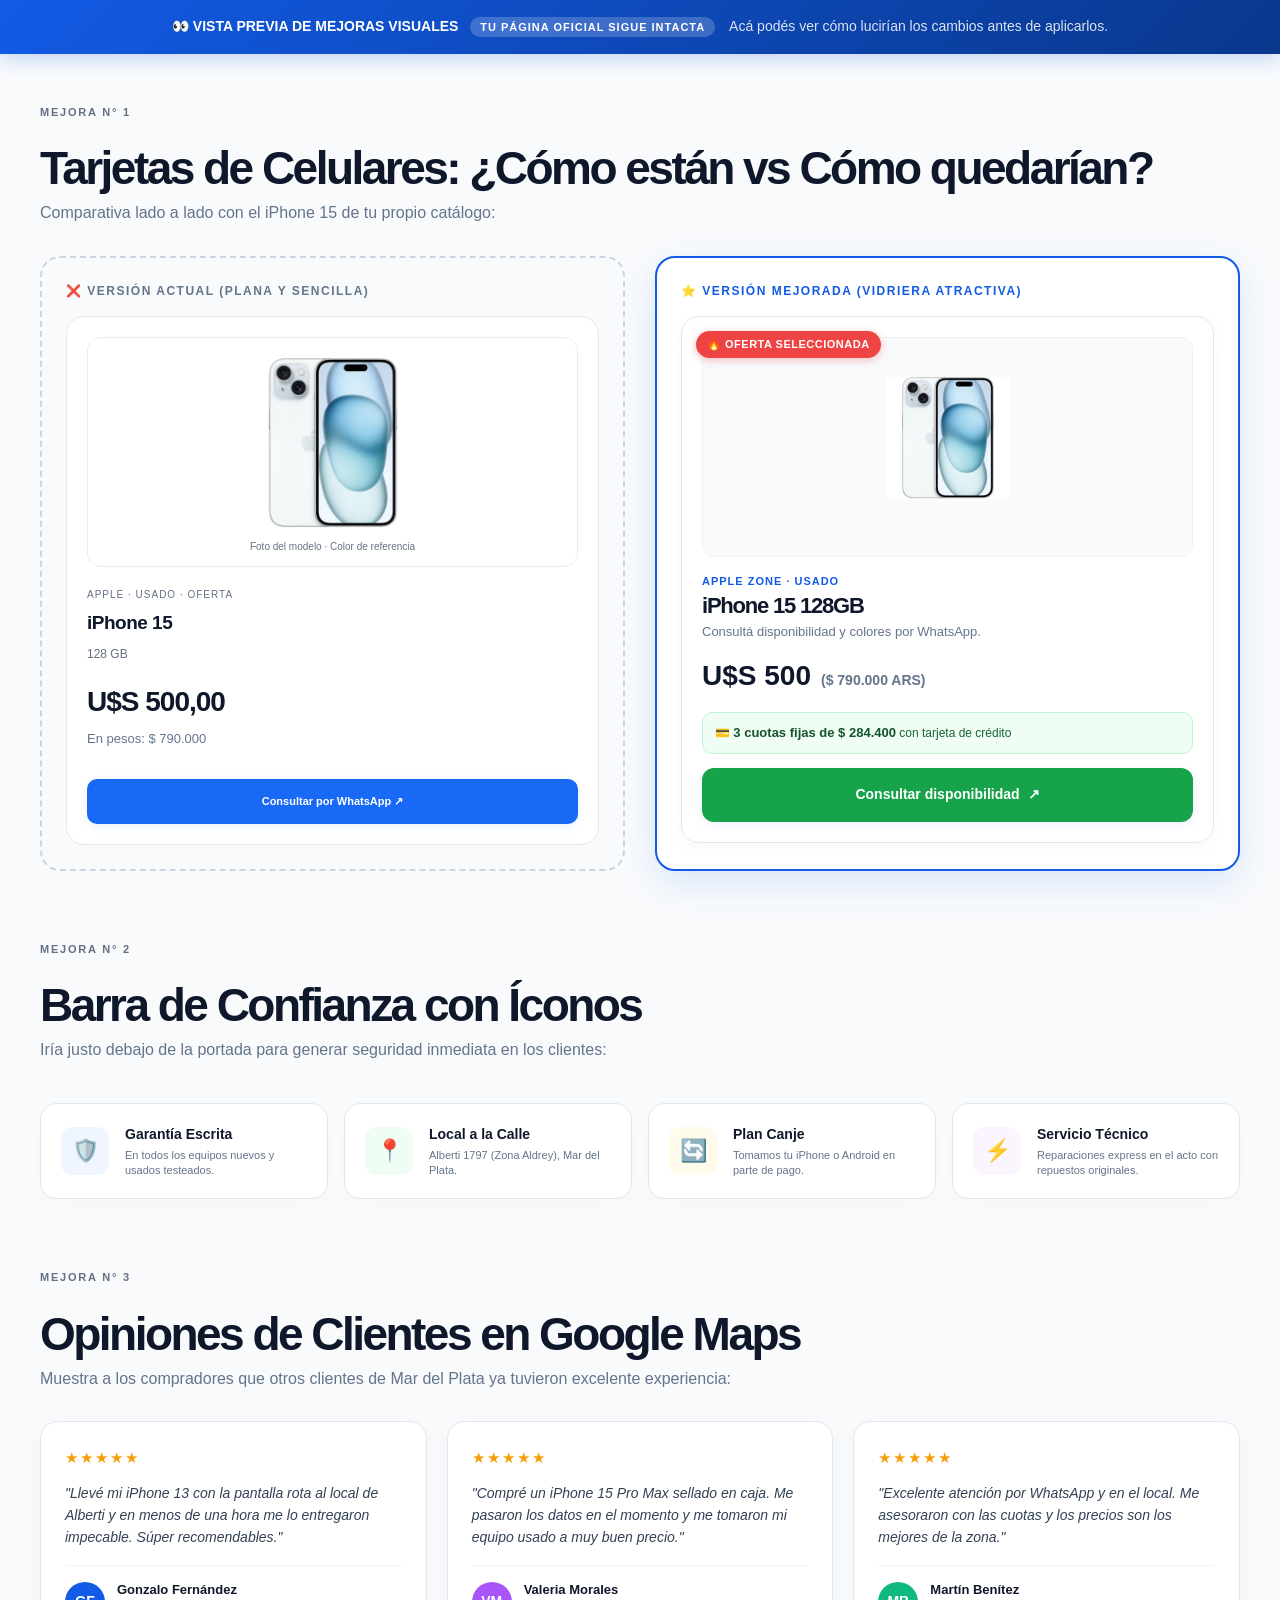
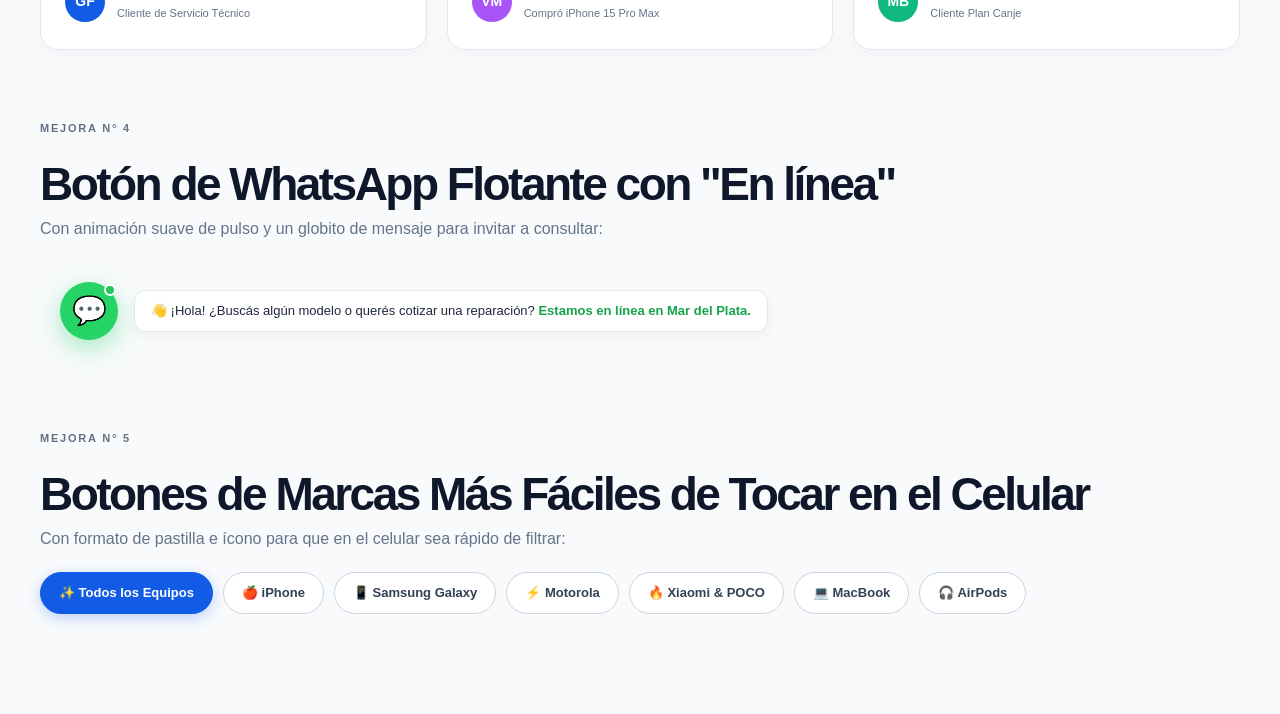
==== commit df4f695a: "Quitar porcentaje de bateria y frase usado certificado de la muestra" ====
--- a/preview-mejoras.html
+++ b/preview-mejoras.html
@@ -320,7 +320,7 @@
             </div>
             <p class="product-meta">Apple · Usado · Oferta</p>
             <h3>iPhone 15</h3>
-            <p class="product-spec">128 GB · Batería 92%</p>
+            <p class="product-spec">128 GB</p>
             <p class="product-price">U$S 500,00</p>
             <p class="ars-price" style="font-size: 13px; color: #64748b;">En pesos: $ 790.000</p>
             <div class="card-actions" style="margin-top: 15px;">
@@ -337,17 +337,16 @@
           <article class="product-card-enhanced">
             <!-- Badges destacados -->
             <span class="badge-pill badge-offer">🔥 OFERTA SELECCIONADA</span>
-            <span class="badge-battery">🔋 92% Batería</span>
 
             <div class="product-image" style="height: 220px; background: #f8fafc; border-radius: 12px; margin-bottom: 16px;">
               <img src="assets/products/iphone-15.webp" alt="iPhone 15" style="max-height: 180px; width: auto; object-fit: contain;">
             </div>
 
             <p style="font-size: 11px; font-weight: 700; color: #125be6; text-transform: uppercase; letter-spacing: 1px; margin-bottom: 4px;">
-              APPLE ZONE · USADO CERTIFICADO
+              APPLE ZONE · USADO
             </p>
             <h3 style="font-size: 22px; font-weight: 800; color: #0f172a; margin-bottom: 4px;">iPhone 15 128GB</h3>
-            <p style="font-size: 13px; color: #64748b; margin-bottom: 12px;">Equipo testeado con 3 meses de garantía por escrito.</p>
+            <p style="font-size: 13px; color: #64748b; margin-bottom: 12px;">Consultá disponibilidad y colores por WhatsApp.</p>
 
             <div style="display: flex; align-items: baseline; gap: 10px; margin-bottom: 6px;">
               <span style="font-size: 28px; font-weight: 850; color: #0f172a;">U$S 500</span>
--- a/assets/styles.css
+++ b/assets/styles.css
@@ -56,68 +56,4 @@
 @media(max-width:800px){.product-card>.product-image{height:205px}.brand-card{height:235px}.category-photo,.brand-extra .category-photo{height:105px}}
 @media(max-width:560px){.product-card>.product-image{height:175px;margin-bottom:16px}.product-image img{padding:12px 10px 36px}.photo-caption{font-size:9px;bottom:8px;left:5px;right:5px}.brand-card{height:217px;padding:17px}.brand-card strong{font-size:23px;margin-top:10px}.category-photo,.brand-extra .category-photo{height:88px;margin-top:10px}.product-detail .product-image{height:270px}.hero-product-photo{inset:35px 24px 220px}.offer-editorial>.product-image{height:270px}.offer-editorial+.offer-editorial{margin-top:18px}}
 
-
-/* Mi selección: contacto múltiple por WhatsApp, sin checkout ficticio. */
-.quote-nav-button{display:inline-flex;align-items:center;gap:9px;padding:10px 12px;border:1px solid #cbd9ee;border-radius:10px;background:#f0f5ff;color:#144aa6;font-size:13px;font-weight:700;min-height:44px}
-.quote-nav-button:hover{background:#e4eeff}.quote-nav-button [data-quote-count],.quote-floating [data-quote-count]{display:inline-grid;place-items:center;min-width:22px;height:22px;padding-inline:6px;border-radius:999px;background:#125be6;color:white;font-size:12px;font-variant-numeric:tabular-nums}
-.quote-add{width:100%;min-height:44px;padding:10px 15px;margin-top:12px;border:1px solid #b7cdee;border-radius:10px;background:#eef4ff;color:#174987;font-weight:700;font-size:13px;transition:background .15s}
-.quote-add:hover{background:#dceaff}.quote-add[aria-pressed="true"]{background:#eaf7f0;color:#226348;border-color:#b7dcca}
-.quote-floating{position:fixed;left:18px;bottom:20px;z-index:12;display:flex;align-items:center;gap:10px;min-height:48px;padding:12px 17px;border:1px solid #355f9e;border-radius:999px;background:#0d2240;color:#fff;font-weight:700;font-size:13px;box-shadow:0 12px 32px #0a254d55}
-.quote-floating:hover{background:#173e70}.quote-floating[hidden]{display:none!important}
-.quote-dialog{width:min(570px,calc(100% - 28px));max-height:min(90dvh,850px);overflow:auto;padding:38px;border:1px solid #e1e7f0;border-radius:20px}
-.quote-dialog::backdrop{background:#0b1525ba;backdrop-filter:blur(5px)}.quote-dialog h2{font-size:clamp(30px,5vw,43px)}
-.quote-description{max-width:44ch;font-size:14px;line-height:1.7;color:var(--muted);margin:16px 0 24px}
-.quote-items{display:grid;gap:10px}.quote-item{display:flex;justify-content:space-between;gap:16px;padding:16px;background:#f7f9fc;border:1px solid #e6ebf1;border-radius:12px}
-.quote-item strong{font-size:16px}.quote-item p{font-size:13px;color:var(--muted);margin-top:6px;line-height:1.5}.quote-item small{display:block;margin-top:7px;font-size:12px;color:#58677b}
-.quote-remove{min-height:44px;flex-shrink:0;border:0;background:transparent;color:#4a5c74;font-size:12px;font-weight:700}.quote-remove:hover{color:#b52e40;text-decoration:underline}
-.quote-empty{padding:22px;border:1px dashed #b5c8e2;border-radius:12px;background:#f7f9fc;font-size:14px;color:#546176}
-.quote-disclaimer{margin:18px 0;color:#606b7a;font-size:12px;line-height:1.65}.quote-actions{display:flex;align-items:center;flex-wrap:wrap;gap:12px 20px}.quote-actions .button{flex:1;min-width:210px}.quote-actions button:disabled{opacity:.45;cursor:not-allowed}
-.dialog-actions .quote-add-detail{width:auto;min-width:145px;flex:1;margin-top:0}
-@media(max-width:800px){.quote-floating{left:12px;bottom:86px;padding:10px 14px}.quote-dialog{padding:28px 19px 24px}.quote-actions{flex-direction:column;align-items:stretch}.quote-actions .button{min-width:0;width:100%;flex:none}.quote-actions .text-link{justify-content:center}.quote-item{flex-direction:column;gap:3px}.quote-remove{align-self:flex-end}}
-@media(prefers-reduced-motion:reduce){.quote-add{transition:none}}
-
-
-/* Etapa II: recorrido comercial editorial sin introducir dependencias ni imágenes externas. */
-.hero-stage{position:relative;isolation:isolate;background:radial-gradient(ellipse 75% 85% at 95% 20%,#162e56 0%,transparent 74%),radial-gradient(ellipse 70% 70% at 5% 100%,#182b45 0%,transparent 75%),#0b1019}
-.hero-stage:before{content:"";position:absolute;inset:0;pointer-events:none;z-index:-1;background-image:linear-gradient(#a2bdd711 1px,transparent 1px),linear-gradient(90deg,#a2bdd711 1px,transparent 1px);background-size:65px 65px;mask-image:linear-gradient(90deg,transparent 0%,#000 70%,#000 100%);opacity:.46}
-.hero-copy{position:relative}.hero-description{max-width:520px}.hero h1{text-wrap:balance}
-.brand-card{transition:transform .2s ease,box-shadow .2s ease,border-color .2s ease}
-.brand-card:hover{box-shadow:0 18px 35px #0a1d3d19;border-color:#bfd2ef}
-.product-card{transition:transform .2s ease,box-shadow .2s ease,border-color .2s ease}
-.product-card:hover{border-color:#b8cdef;box-shadow:0 15px 40px #0e315014}
-.product-card .quote-add{border-radius:10px;letter-spacing:.01em}
-.catalog-toolbar{position:relative}
-#catalogo{scroll-margin-top:115px}
-.search-wrap:focus-within{border-color:#8cb6fb;box-shadow:0 0 0 3px #4a8ff21c}
-.product-share{display:flex;flex-direction:column;gap:5px;margin-top:18px}
-.product-share-button{align-self:flex-start;min-height:44px;padding:9px 0;border:0;background:transparent;color:#1656b8;font-size:13px;font-weight:700}
-.product-share-button:hover{text-decoration:underline}
-.product-share-feedback{min-height:1.1em;font-size:12px;color:#405a79}
-.product-share-url{display:block;width:100%;margin-top:6px;padding:12px;border:1px solid #b8cae4;border-radius:8px;background:#f5f8ff;font-size:13px}
-.product-share-url[hidden]{display:none!important}
-.journey{padding-block:82px;background:#0b1422;color:#f4f7fd;position:relative;overflow:hidden}
-.journey:before{content:"";position:absolute;right:-180px;top:-230px;width:620px;height:620px;border-radius:50%;pointer-events:none;background:radial-gradient(circle,#286fdf30,transparent 70%)}
-.journey-shell{position:relative}.journey-head{display:flex;align-items:end;justify-content:space-between;gap:50px;margin-bottom:48px}
-.journey .eyebrow{color:#9fb9e4}.journey h2{font-size:clamp(35px,4.5vw,57px);line-height:1.08;letter-spacing:-.05em}
-.journey h2 em{color:#8cb9ff;font-style:normal}.journey-head>p{max-width:350px;line-height:1.85;color:#b0bed3;font-size:14px}
-.journey-steps{display:grid;grid-template-columns:repeat(3,minmax(0,1fr));gap:18px;list-style:none;margin:0;padding:0}
-.journey-step{position:relative;padding:28px 26px 32px;border:1px solid #33445b;background:#162235b8;border-radius:18px}
-.journey-number{display:inline-flex;align-items:center;justify-content:center;width:46px;height:46px;margin-bottom:30px;background:#203959;border:1px solid #426d9c;border-radius:14px;color:#a7c9ff;font-size:15px;font-weight:800;font-variant-numeric:tabular-nums}
-.journey-step h3{color:#fff;font-size:27px;letter-spacing:-.04em;margin-bottom:12px}.journey-step p{color:#b6c5d9;font-size:14px;line-height:1.8;max-width:33ch}
-.journey-actions{display:flex;gap:24px;align-items:center;flex-wrap:wrap;margin-top:34px}
-.journey-actions p{font-size:12px;color:#9caec5}.journey-actions .button{background:#eaf2ff;color:#12396d;border-radius:10px}
-.journey-actions .button:hover{background:#fff}
-@media(max-width:1050px) and (min-width:801px){.header-inner{gap:12px}nav{gap:10px}.quote-nav-button{padding:9px;font-size:12px}}
-@media(max-width:800px){
- .filters{flex-wrap:nowrap;overflow-x:auto;overflow-y:hidden;scroll-snap-type:x proximity;overscroll-behavior-inline:contain;scrollbar-width:thin;padding-bottom:12px;margin-inline:-24px;padding-inline:24px}
- .filters button{flex:0 0 auto;scroll-snap-align:start;white-space:nowrap}
- .journey{padding-block:60px}.journey-head{display:block;margin-bottom:26px}.journey-head>p{max-width:560px;margin-top:20px}
- .journey-steps{grid-template-columns:1fr;gap:12px}.journey-step{padding:20px 22px}.journey-number{margin-bottom:15px}
- .journey-actions{align-items:stretch}.journey-actions .button{width:100%}
-}
-@media(max-width:560px){
- .hero-stage:before{background-size:44px 44px}
- .filters{margin-inline:-16px;padding-inline:16px}
- .journey-step h3{font-size:24px}.journey-step p{font-size:13px}
-}
-@media(prefers-reduced-motion:reduce){.brand-card,.product-card{transition:none}.brand-card:hover,.product-card:hover{transform:none}}
+.image-pending-icon{font-size:48px;color:#8b95a5;line-height:1}.product-detail .placeholder-text{left:16px;right:16px;bottom:24px;line-height:1.5;text-align:center}
